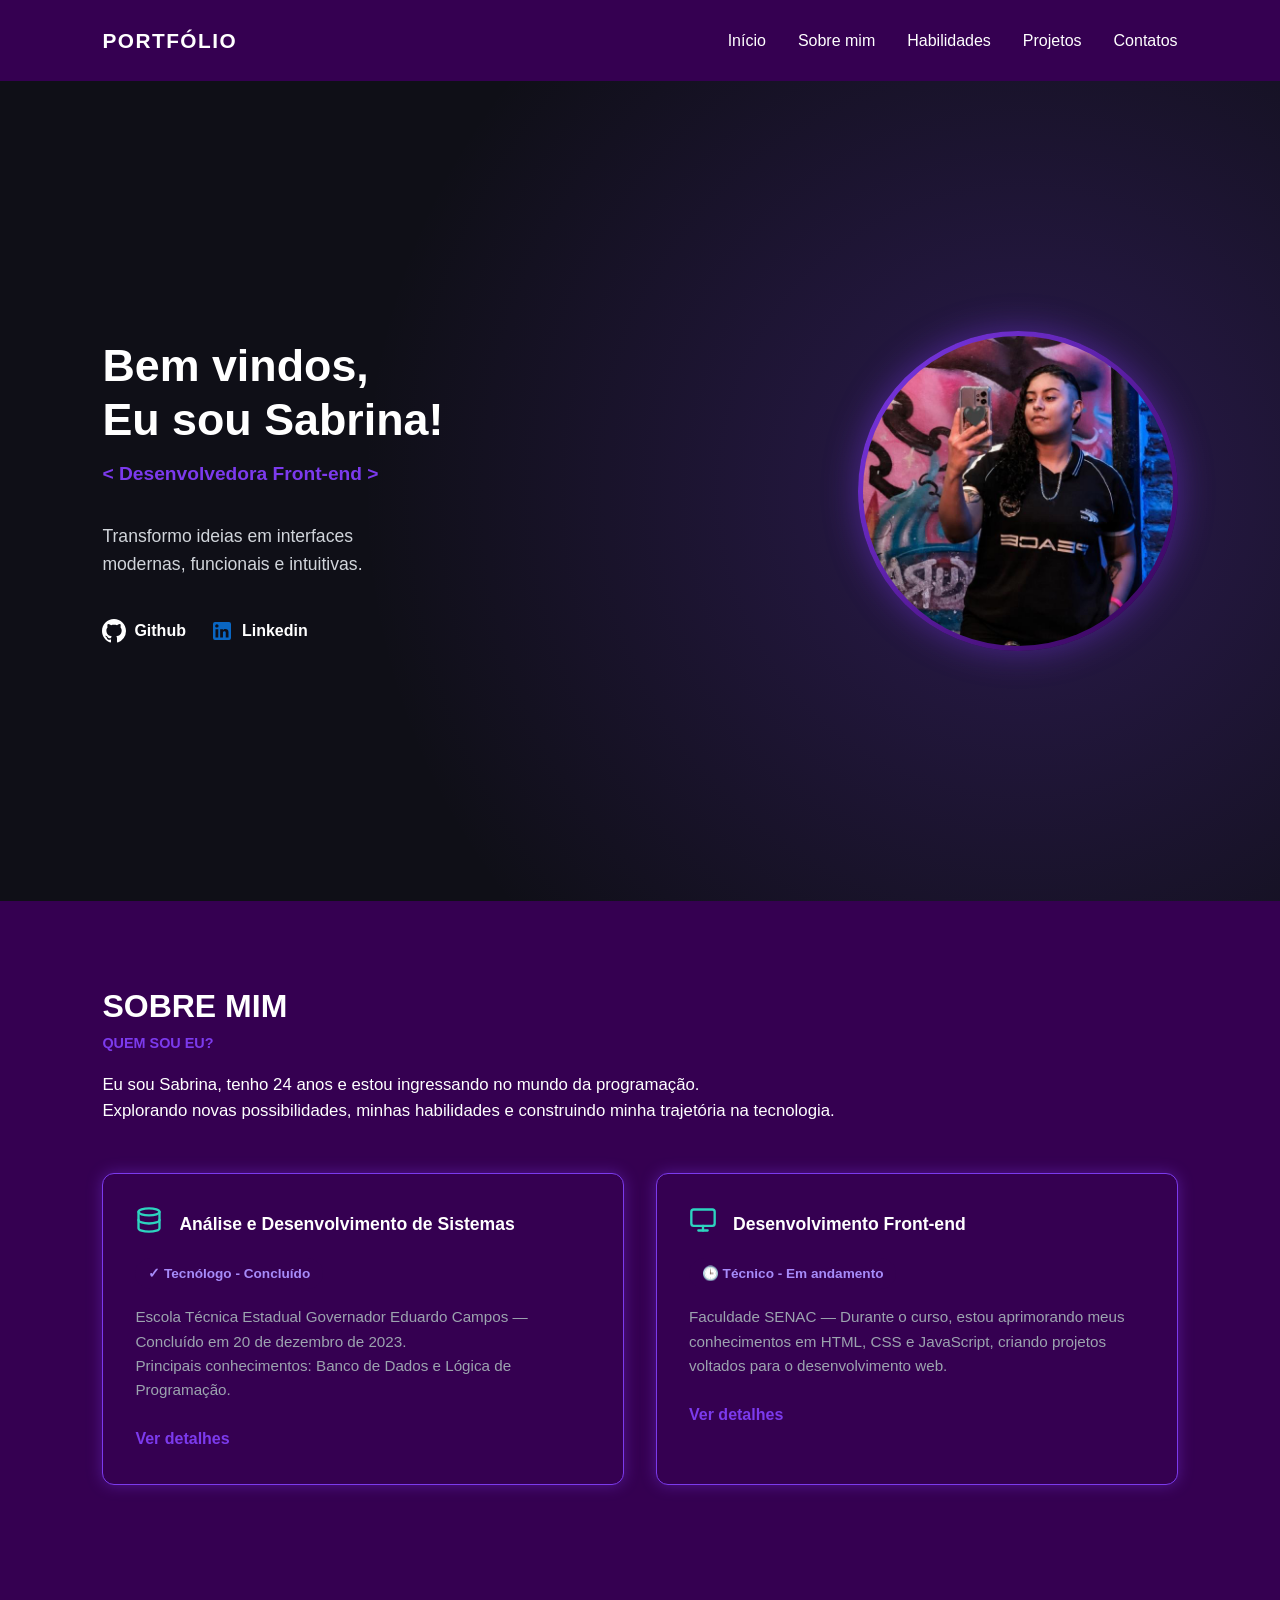
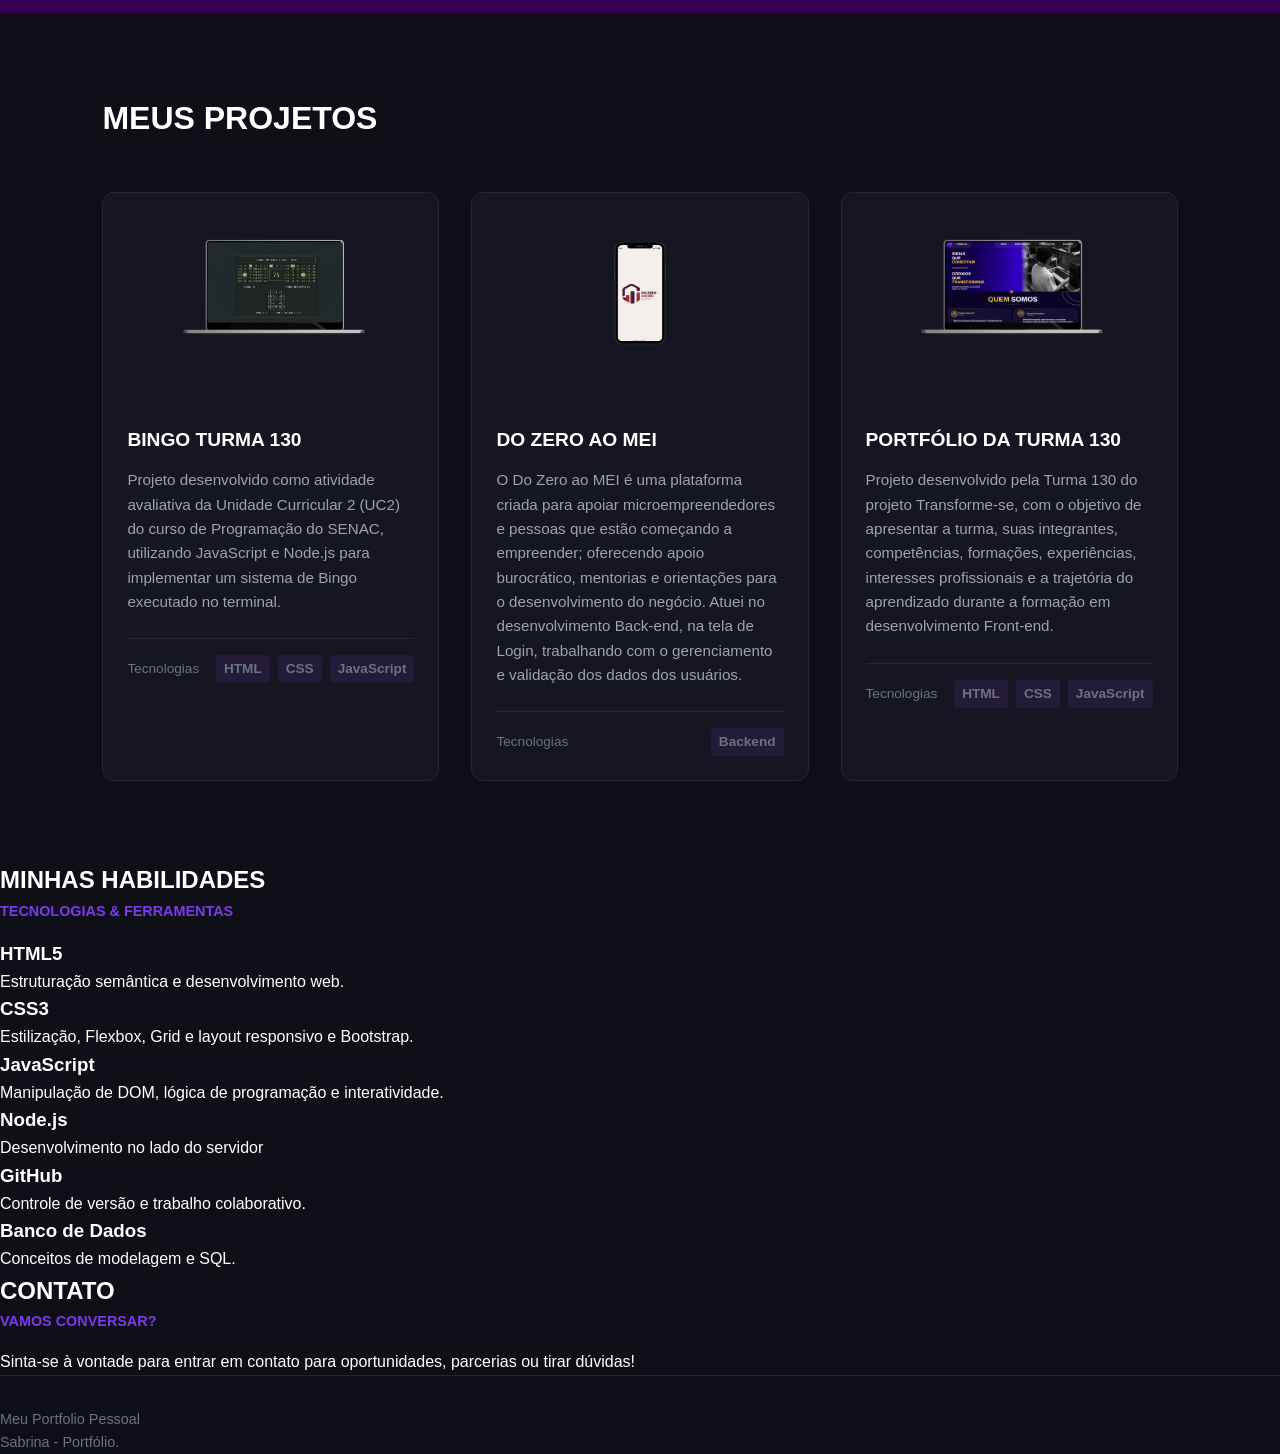
==== index.html @ 5cd1d0bf "correção de informaçoes dos projetos" ====
<!DOCTYPE html>
<html lang="pt-BR">
<head>
  <meta charset="UTF-8">
  <meta name="viewport" content="width=device-width, initial-scale=1.0">
  <title>Portfólio | Sabrina</title>
  <link rel="stylesheet" href="style.css">
</head>
<body>

  <!-- Cabeçalho do site, navbar com links -->
  <header class="cabecalho">
    <strong class="logo">PORTFÓLIO</strong>
    <nav class="nav">
      <ul class="lista-nav">
        <li><a href="#inicio">Início</a></li>
        <li><a href="#sobre">Sobre mim</a></li>
        <li><a href="#habilidades">Habilidades</a></li>
        <li><a href="#projetos">Projetos</a></li>
        <li><a href="#contatos">Contatos</a></li>
      </ul>
    </nav>
  </header>

  <main>
    <!-- Seção 1: Início / Hero -->
    <section id="inicio" class="hero">
      <article class="hero">
        <header>
          <h1>Bem vindos,<br>Eu sou Sabrina!</h1>
          <p class="subtitulo">Desenvolvedora Front-end</p>
        </header>

        <p class="descricao">
          Transformo ideias em interfaces<br>modernas, funcionais e intuitivas.
        </p>

        <!-- Redes Sociais  github e linkedin -->
        <nav class="social-links">
          <ul>
            <li>
              <a href="https://github.com">
                <svg viewBox="0 0 24 24" fill="currentColor" aria-hidden="true">
                  <path d="M12 0C5.37 0 0 5.37 0 12c0 5.31 3.435 9.795 8.205 11.385.6.105.825-.255.825-.57 0-.285-.015-1.23-.015-2.235-3.015.555-3.795-.735-4.035-1.41-.135-.345-.72-1.41-1.23-1.695-.42-.225-1.02-.78-.015-.795.945-.015 1.62.87 1.845 1.23 1.08 1.815 2.805 1.305 3.495.99.105-.78.42-1.305.765-1.605-2.67-.3-5.46-1.335-5.46-5.925 0-1.305.465-2.385 1.23-3.225-.12-.3-.54-1.53.12-3.18 0 0 1.005-.315 3.3 1.23.96-.27 1.98-.405 3-.405s2.04.135 3 .405c2.295-1.56 3.3-1.23 3.3-1.23.66 1.65.24 2.88.12 3.18.765.84 1.23 1.905 1.23 3.225 0 4.605-2.805 5.625-5.475 5.925.435.375.81 1.095.81 2.22 0 1.605-.015 2.895-.015 3.3 0 .315.225.69.825.57A12.02 12.02 0 0024 12c0-6.63-5.37-12-12-12z"/>
                </svg>
                <span>Github</span>
              </a>
            </li>
            <li>
              <a href="https://linkedin.com">
                <svg viewBox="0 0 24 24" fill="#0A66C2" aria-hidden="true">
                  <path d="M19 3a2 2 0 0 1 2 2v14a2 2 0 0 1-2 2H5a2 2 0 0 1-2-2V5a2 2 0 0 1 2-2h14m-.5 15.5v-5.3a3.26 3.26 0 0 0-3.26-3.26c-.85 0-1.84.52-2.28 1.3v-1.11h-2.79v8.37h2.79v-4.93c0-.77.62-1.4 1.39-1.4a1.4 1.4 0 0 1 1.4 1.4v4.93h2.75M6.88 8.56a1.68 1.68 0 0 0 1.68-1.68c0-.93-.75-1.69-1.68-1.69a1.69 1.69 0 0 0-1.69 1.69c0 .93.76 1.68 1.69 1.68m1.39 9.94v-8.37H5.5v8.37h2.77z"/>
                </svg>
                <span>Linkedin</span>
              </a>
            </li>
          </ul>
        </nav>
      </article>

      <!-- Imagem de perfil destaque -->
      <figure class="imagem-destaque-container">
        <img src="img/sabrina.jpg" alt="Foto de perfil, Sabrina" class="imagem-destaque">
      </figure>
    </section>

    <!-- Seção 2: Sobre Mim -->
    <section id="sobre" class="secao-sobre">
      <div class="container-sobre">
        <header class="cabecalho-sobre">
          <h2>SOBRE MIM</h2>
          <p class="subtitulo-secao">QUEM SOU EU?</p>
        </header>
        <p class="bio-sobre">
          Eu sou Sabrina, tenho 24 anos e estou ingressando no mundo da programação.<br>
          Explorando novas possibilidades, minhas habilidades e construindo minha trajetória na tecnologia.
        </p>
      </div>

     <div class="cards-grid">
  <!-- Card 1 -->
  <article class="cartao">
    <header class="cabecalho-cartao">
      <div class="caixa-icone icone-verde-agua">
        <svg width="28" height="28" viewBox="0 0 24 24" fill="none" stroke="#2dd4bf" stroke-width="2" stroke-linecap="round" stroke-linejoin="round">
          <ellipse cx="12" cy="5" rx="9" ry="3"></ellipse>
          <path d="M21 12c0 1.66-4 3-9 3s-9-1.34-9-3"></path>
          <path d="M3 5v14c0 1.66 4 3 9 3s9-1.34 9-3V5"></path>
        </svg>
      </div>
      <h3>Análise e Desenvolvimento de Sistemas</h3>
    </header>
    <div class="emblema-status status-concluido">
      <span class="icone-status" aria-hidden="true">✓</span> Tecnólogo - Concluído
    </div>
    <p class="texto-cartao">
      Escola Técnica Estadual Governador Eduardo Campos — Concluído em 20 de dezembro de 2023.<br>
      Principais conhecimentos: Banco de Dados e Lógica de Programação.
    </p>
    <a href="#detalhes-ads" class="botao-detalhes">Ver detalhes</a>
  </article>

  <!-- Card 2 -->
  <article class="cartao">
    <header class="cabecalho-cartao">
      <div class="caixa-icone icone-verde-agua">
        <svg width="28" height="28" viewBox="0 0 24 24" fill="none" stroke="#2dd4bf" stroke-width="2" stroke-linecap="round" stroke-linejoin="round">
          <rect x="2" y="3" width="20" height="14" rx="2" ry="2"></rect>
          <line x1="8" y1="21" x2="16" y2="21"></line>
          <line x1="12" y1="17" x2="12" y2="21"></line>
        </svg>
      </div>
      <h3>Desenvolvimento Front-end</h3>
    </header>
    <div class="emblema-status status-andamento">
      <span class="icone-status" aria-hidden="true">🕒</span> Técnico - Em andamento
    </div>
    <p class="texto-cartao">
      Faculdade SENAC — Durante o curso, estou aprimorando meus conhecimentos em HTML, CSS e JavaScript, criando projetos voltados para o desenvolvimento web.
    </p>
    <a href="#detalhes-frontend" class="botao-detalhes">Ver detalhes</a>
  </article>
</div>

    </section>
  </main>

  <!-- SEÇÃO: MEUS PROJETOS -->
  <section id="projetos" class="secao-projetos" aria-label="Meus projetos">
    <div class="container-projetos">
      <header class="cabecalho-projetos">
        <h2>MEUS PROJETOS</h2>
      </header>

      <div class="grade-projetos">
        <!-- Projeto 1 -->
        <article class="cartao-projeto">
          <div class="maquete-projeto">
            <img src="img/bingo.png" alt="Mockup do projeto Bingo Turma 130">
          </div>
          <div class="conteudo-projeto">
            <h3>BINGO TURMA 130</h3>
            <p class="descricao-projeto">
              Projeto desenvolvido como atividade avaliativa da Unidade Curricular 2 (UC2) do curso de Programação do SENAC, utilizando JavaScript e Node.js para implementar um sistema de Bingo executado no terminal.
            </p>
            <div class="pilha-tecnologias">
              <span>Tecnologias</span>
              <div class="icones-tecnologias">
                <span class="emblema-tecnologia">HTML</span>
                <span class="emblema-tecnologia">CSS</span>
                <span class="emblema-tecnologia">JavaScript</span>
              </div>
            </div>
          </div>
        </article>

        <!-- Projeto 2 -->
        <article class="cartao-projeto">
          <div class="maquete-projeto">
            <img src="img/zero.png" alt="Mockup do projeto Do Zero ao MEI">
          </div>
          <div class="conteudo-projeto">
            <h3>DO ZERO AO MEI</h3>
            <p class="descricao-projeto">
              O Do Zero ao MEI é uma plataforma criada para apoiar microempreendedores e pessoas que estão começando a empreender; oferecendo apoio burocrático, mentorias e orientações para o desenvolvimento do negócio. Atuei no desenvolvimento Back-end, na tela de Login, trabalhando com o gerenciamento e validação dos dados dos usuários.
            </p>
            <div class="pilha-tecnologias">
              <span>Tecnologias</span>
              <div class="icones-tecnologias">
                <span class="emblema-tecnologia">Backend</span>
              </div>
            </div>
          </div>
        </article>

        <!-- Projeto 3 -->
        <article class="cartao-projeto">
          <div class="maquete-projeto">
            <img src="img/portifolio.png" alt="Mockup do projeto Portfólio da Turma 130">
          </div>
          <div class="conteudo-projeto">
            <h3>PORTFÓLIO DA TURMA 130</h3>
            <p class="descricao-projeto">
              Projeto desenvolvido pela Turma 130 do projeto Transforme-se, com o objetivo de apresentar a turma, suas integrantes, competências, formações, experiências, interesses profissionais e a trajetória do aprendizado durante a formação em desenvolvimento Front-end.
            </p>
            <div class="pilha-tecnologias">
              <span>Tecnologias</span>
              <div class="icones-tecnologias">
                <span class="emblema-tecnologia">HTML</span>
                <span class="emblema-tecnologia">CSS</span>
                <span class="emblema-tecnologia">JavaScript</span>
              </div>
            </div>
          </div>
        </article>
      </div>
    </div>
  </section>
<!-- Seção 3: Habilidades -->
    <section id="habilidades" class="secao-habilidades">
      <div class="container-habilidades">
        <header class="cabecalho-secao">
          <h2>MINHAS HABILIDADES</h2>
          <p class="subtitulo-secao">TECNOLOGIAS & FERRAMENTAS</p>
        </header>

        <div class="grade-habilidades">
          <article class="cartao-habilidade">
            <h3>HTML5</h3>
            <p>Estruturação semântica e desenvolvimento web.</p>
          </article>
          <article class="cartao-habilidade">
            <h3>CSS3</h3>
            <p>Estilização, Flexbox, Grid e layout responsivo e Bootstrap.</p>
          </article>
          <article class="cartao-habilidade">
            <h3>JavaScript</h3>
            <p>Manipulação de DOM, lógica de programação e interatividade.</p>
          </article>
          <article class="cartao-habilidade">
            <h3>Node.js</h3>
            <p>Desenvolvimento no lado do servidor</p>
          </article>
          <article class="cartao-habilidade">
            <h3>GitHub</h3>
            <p>Controle de versão e trabalho colaborativo.</p>
          </article>
          <article class="cartao-habilidade">
            <h3>Banco de Dados</h3>
            <p>Conceitos de modelagem e SQL.</p>
          </article>
        </div>
      </div>
    </section>
<!-- Seção 5: Contatos -->
    <section id="contatos" class="secao-contatos">
      <div class="container-contatos">
        <header class="cabecalho-secao">
          <h2>CONTATO</h2>
          <p class="subtitulo-secao">VAMOS CONVERSAR?</p>
        </header>
        <p class="texto-contato">
          Sinta-se à vontade para entrar em contato para oportunidades, parcerias ou tirar dúvidas!
        </p>
      </div>
    </section>
  </main>

   <footer class="rodape-sobre">
        <p>Meu Portfolio Pessoal </p>
        <p>Sabrina - Portfólio.</p>
      </footer>

</body>
</html>
---- style.css ----
/* Variáveis para configuração das cores */
:root {
  --RoxoClaro: #7C3AED;
  --Preto: #0F0F17;
  --RoxoEscuro: #350051;
  --Branco: #FFFFFF;
}

* {
  margin: 0;
  padding: 0;
  box-sizing: border-box;
  scroll-behavior: smooth;
}

html, body {
  width: 100%;
  max-width: 100%;
  overflow-x: hidden;
  background-color: var(--Preto);
  color: var(--Branco);
  font-family: 'archivo', 'archivo black', 'archivo narrow', sans-serif;
  line-height: 1.6;
}

/* CABEÇALHO / NAVBAR */
.cabecalho {
  display: flex;
  justify-content: space-between;
  align-items: center;
  width: 100%;
  padding: 1.5rem 8%;
  background-color: var(--RoxoEscuro);
  
}

.logo {
  font-size: 1.3rem;
  font-weight: 900;
  letter-spacing: 1.5px;
}

.lista-nav {
  display: flex;
  gap: 2rem;
  list-style: none;
}

.lista-nav a {
  color: var(--Branco);
  text-decoration: none;
  font-size: 1rem;
  font-weight: 500;
  transition: color 0.3s ease;
}

.lista-nav a:hover {
  color: var(--RoxoClaro);
}

/* SEÇÃO HERO  */
section.hero {
  display: flex;
  justify-content: space-between;
  align-items: center;
  width: 100%;
  padding: 5rem 8%;
  min-height: calc(100vh - 80px);
  background: radial-gradient(circle at 80% 50%, rgba(124, 58, 237, 0.25) 0%, transparent 60%);
}

.hero-conteudo {
  max-width: 520px;
  display: flex;
  flex-direction: column;
}

h1 {
  font-size: 2.8rem;
  font-weight: 800;
  line-height: 1.2;
  margin-bottom: 0.8rem;
}

.subtitulo {
  color: var(--RoxoClaro);
  font-size: 1.2rem;
  font-weight: 600;
  margin-bottom: 2rem;
}

.subtitulo::before {
  content: '< ';
}

.subtitulo::after {
  content: ' >';
}

.descricao {
  font-size: 1.1rem;
  color: #d1d5db;
  margin-bottom: 2.5rem;
}

/* LINKS SOCIAIS (GITHUB E LINKEDIN) */
.social-links ul {
  display: flex;
  gap: 1.5rem;
  list-style: none;
  align-items: center;
}

.social-links a {
  display: flex;
  align-items: center;
  gap: 0.5rem;
  color: var(--Branco);
  text-decoration: none;
  font-weight: 600;
  font-size: 1rem;
}

.social-links svg {
  width: 24px;
  height: 24px;
}

/* FOTO CIRCULAR COM BORDA NEON */
.imagem-destaque-container {
  width: 320px;
  height: 320px;
  border-radius: 50%;
  padding: 5px;
  background: linear-gradient(135deg, var(--RoxoClaro), var(--RoxoEscuro));
  box-shadow: 0 0 35px rgba(124, 58, 237, 0.45);
  overflow: hidden;
  flex-shrink: 0;
}

.imagem-destaque {
  width: 100%;
  height: 100%;
  object-fit: cover;
  border-radius: 50%;
  display: block;
}

/* SEÇÃO SOBRE MIM */


.secao-sobre {
  padding: 5rem 8%;
  background-color: var(--RoxoEscuro);
}

.container-sobre {
  margin-bottom: 3rem;
}

.cabecalho-sobre h2 {
  font-size: 2rem;
  font-weight: 800;
}

.subtitulo-secao {
  color: var(--RoxoClaro);
  font-size: 0.9rem;
  font-weight: 700;
  margin-bottom: 1rem;
}

.bio-sobre {
  font-size: 1.05rem;
  color: #FFFFFF;
}

.cards-grid {
  display: grid;
  grid-template-columns: repeat(auto-fit, minmax(400px, 1fr));
  gap: 2rem;
  margin-bottom: 3rem;
}

/* CARDS COM BORDA E BRILHO ROXO */
.cartao {
  background-color: var(--RoxoEscuro); /* Mesma cor roxa do fundo da tela */
  border-radius: 12px;
  padding: 2rem;
  border: 1px solid var(--RoxoClaro); /* Borda roxa acesa */
  box-shadow: 0 0 15px rgba(124, 58, 237, 0.4); /* Brilho neon */
  transition: transform 0.3s ease, box-shadow 0.3s ease;
}

/* Efeito ao passar o mouse */
.cartao:hover {
  transform: translateY(-5px);
  box-shadow: 0 0 25px rgba(124, 58, 237, 0.7);
}

.cabecalho-cartao {
  display: flex;
  align-items: center;
  gap: 1rem;
  margin-bottom: 1rem;
}

.cartao h3 {
  font-size: 1.1rem;
}

.emblema-status {
  display: inline-block;
  padding: 0.3rem 0.8rem;
  border-radius: 20px;
  font-size: 0.85rem;
  font-weight: 600;
  margin-bottom: 1rem;
  background-color: #350051;
  color: #a78bfa;
}

.texto-cartao {
  color: #9ca3af;
  font-size: 0.95rem;
  margin-bottom: 1.5rem;
}

.botao-detalhes {
  color: var(--RoxoClaro);
  text-decoration: none;
  font-weight: 600;
}

.rodape-sobre {
  border-top: 1px solid #28253b;
  padding-top: 2rem;
  color: #6b7280;
  font-size: 0.9rem;
}

/* SEÇÃO MEUS PROJETOS */
.secao-projetos {
  padding: 5rem 8%;
  background-color: var(--Preto);
}

.cabecalho-projetos h2 {
  font-size: 2rem;
  margin-bottom: 3rem;
}

.grade-projetos {
  display: grid;
  grid-template-columns: repeat(auto-fit, minmax(300px, 1fr));
  gap: 2rem;
}

.cartao-projeto {
  background-color: #161522;
  border-radius: 12px;
  overflow: hidden;
  border: 1px solid #28253b;
}

.maquete-projeto img {
  width: 100%;
  height: 200px;
  object-fit: cover;
}

.conteudo-projeto {
  padding: 1.5rem;
}

.conteudo-projeto h3 {
  font-size: 1.2rem;
  margin-bottom: 0.8rem;
}

.descricao-projeto {
  color: #9ca3af;
  font-size: 0.95rem;
  margin-bottom: 1.5rem;
}

.pilha-tecnologias {
  display: flex;
  justify-content: space-between;
  align-items: center;
  border-top: 1px solid #28253b;
  padding-top: 1rem;
}

.pilha-tecnologias span {
  font-size: 0.85rem;
  color: #6b7280;
}

.icones-tecnologias {
  display: flex;
  gap: 0.5rem;
}

.emblema-tecnologia {
  background-color: #231b38;
  color: #a78bfa;
  padding: 0.2rem 0.5rem;
  border-radius: 4px;
  font-size: 0.8rem;
  font-weight: 600;
}

/* ===================================
   RESPONSIVIDADE (MOBILE E TABLETS)
   =================================== */
@media (max-width: 992px) {
  section.hero {
    padding: 4rem 5%;
  }

  h1 {
    font-size: 2.3rem;
  }

  .imagem-destaque-container {
    width: 260px;
    height: 260px;
  }
}

@media (max-width: 768px) {
  .cabecalho {
    flex-direction: column;
    gap: 1rem;
    padding: 1.2rem 5%;
    text-align: center;
  }

  .lista-nav {
    gap: 1.2rem;
    flex-wrap: wrap;
    justify-content: center;
  }

  section.hero {
    flex-direction: column-reverse;
    text-align: center;
    gap: 2.5rem;
    padding: 3rem 5%;
    min-height: auto;
    background: radial-gradient(circle at 50% 30%, rgba(124, 58, 237, 0.3) 0%, transparent 70%);
  }

  .hero-conteudo {
    max-width: 100%;
    align-items: center;
  }

  h1 {
    font-size: 2rem;
  }

  .subtitulo {
    font-size: 1rem;
    margin-bottom: 1.2rem;
  }

  .descricao {
    font-size: 1rem;
    margin-bottom: 2rem;
  }

  .social-links ul {
    justify-content: center;
  }

  .imagem-destaque-container {
    width: 220px;
    height: 220px;
  }
}
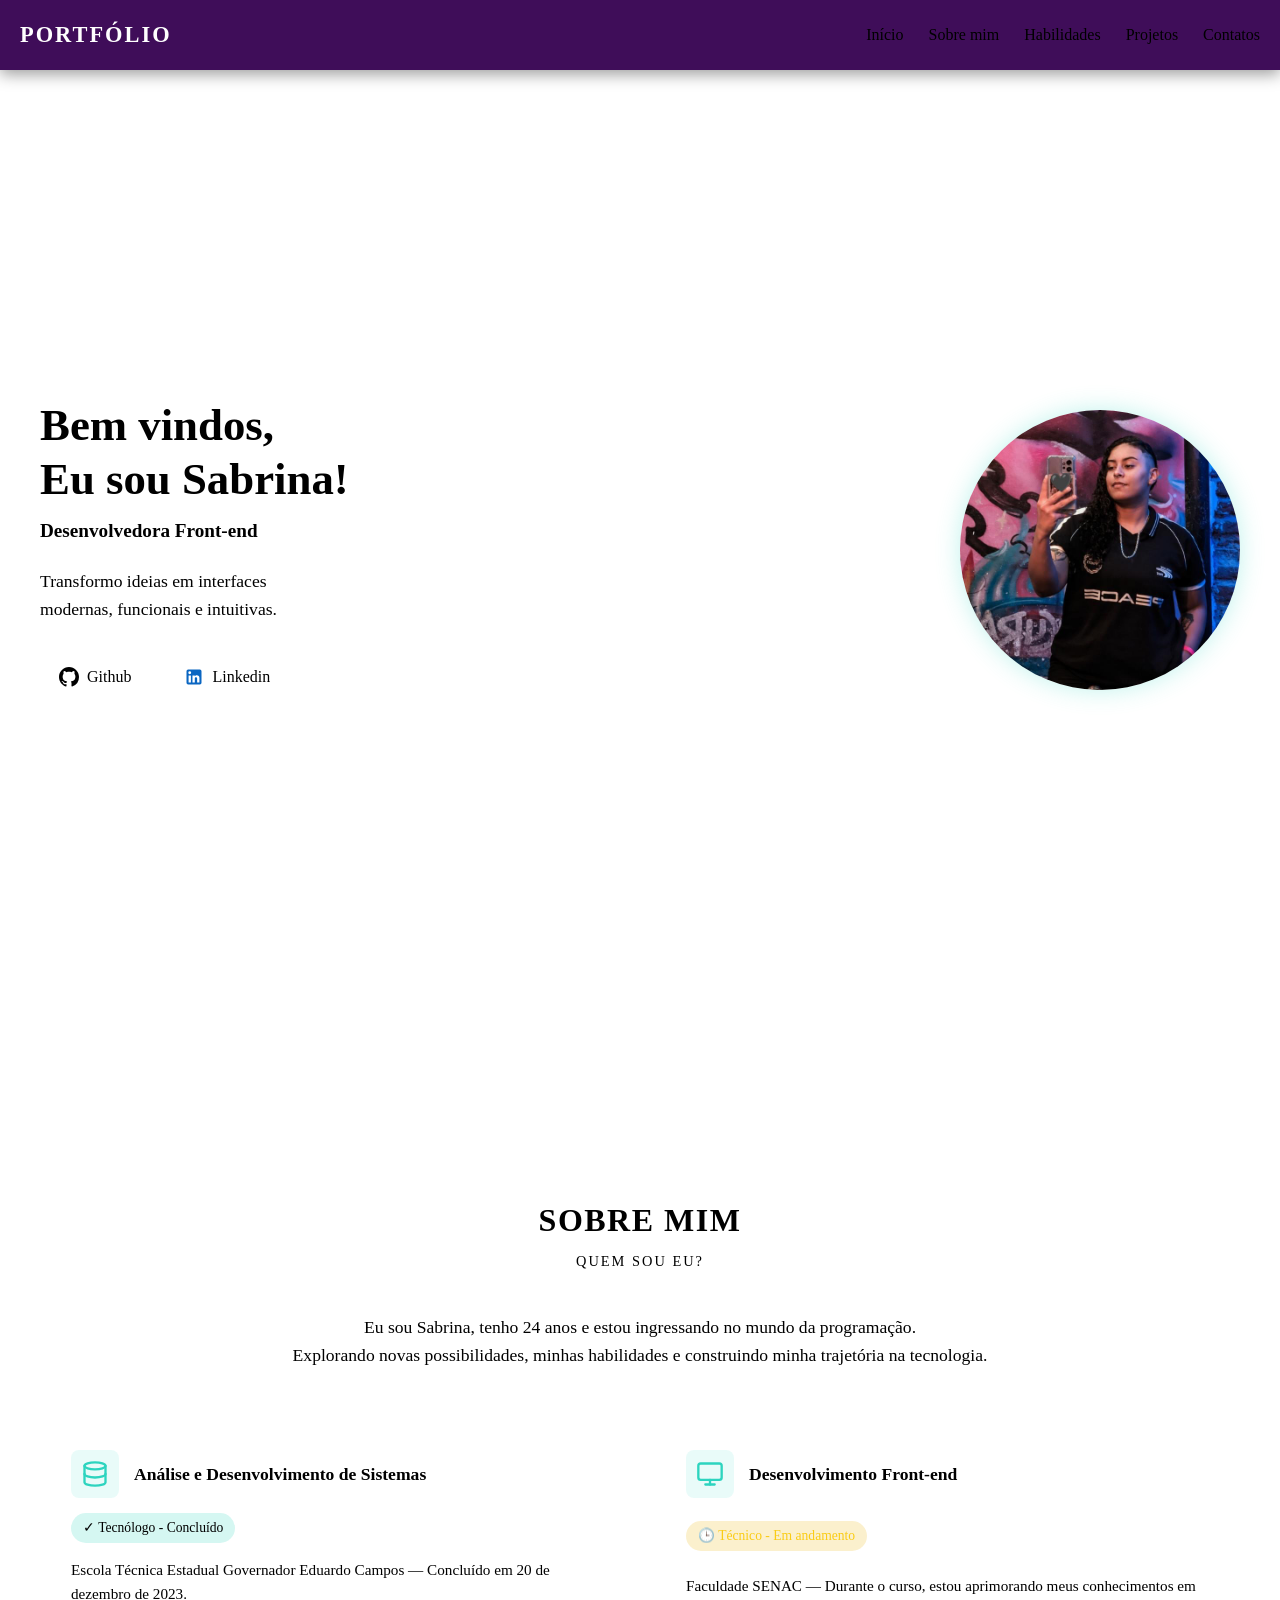
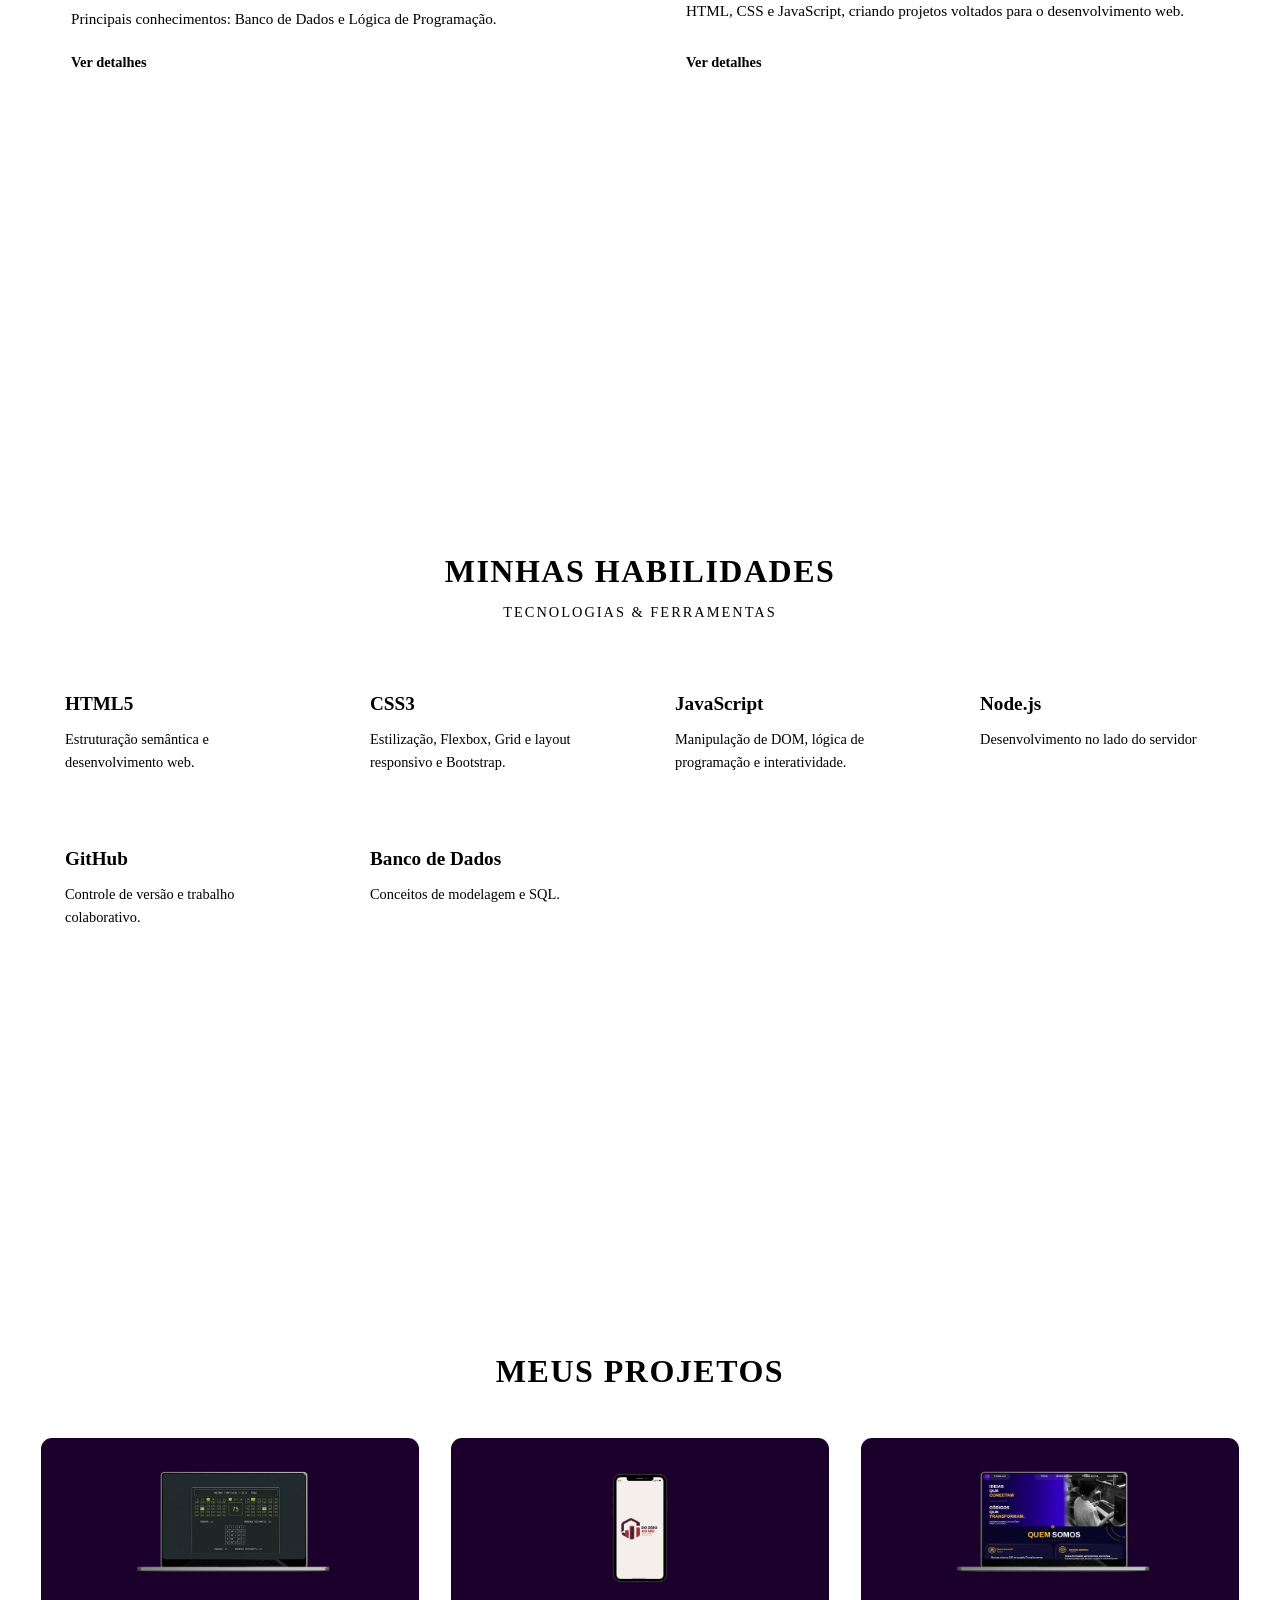
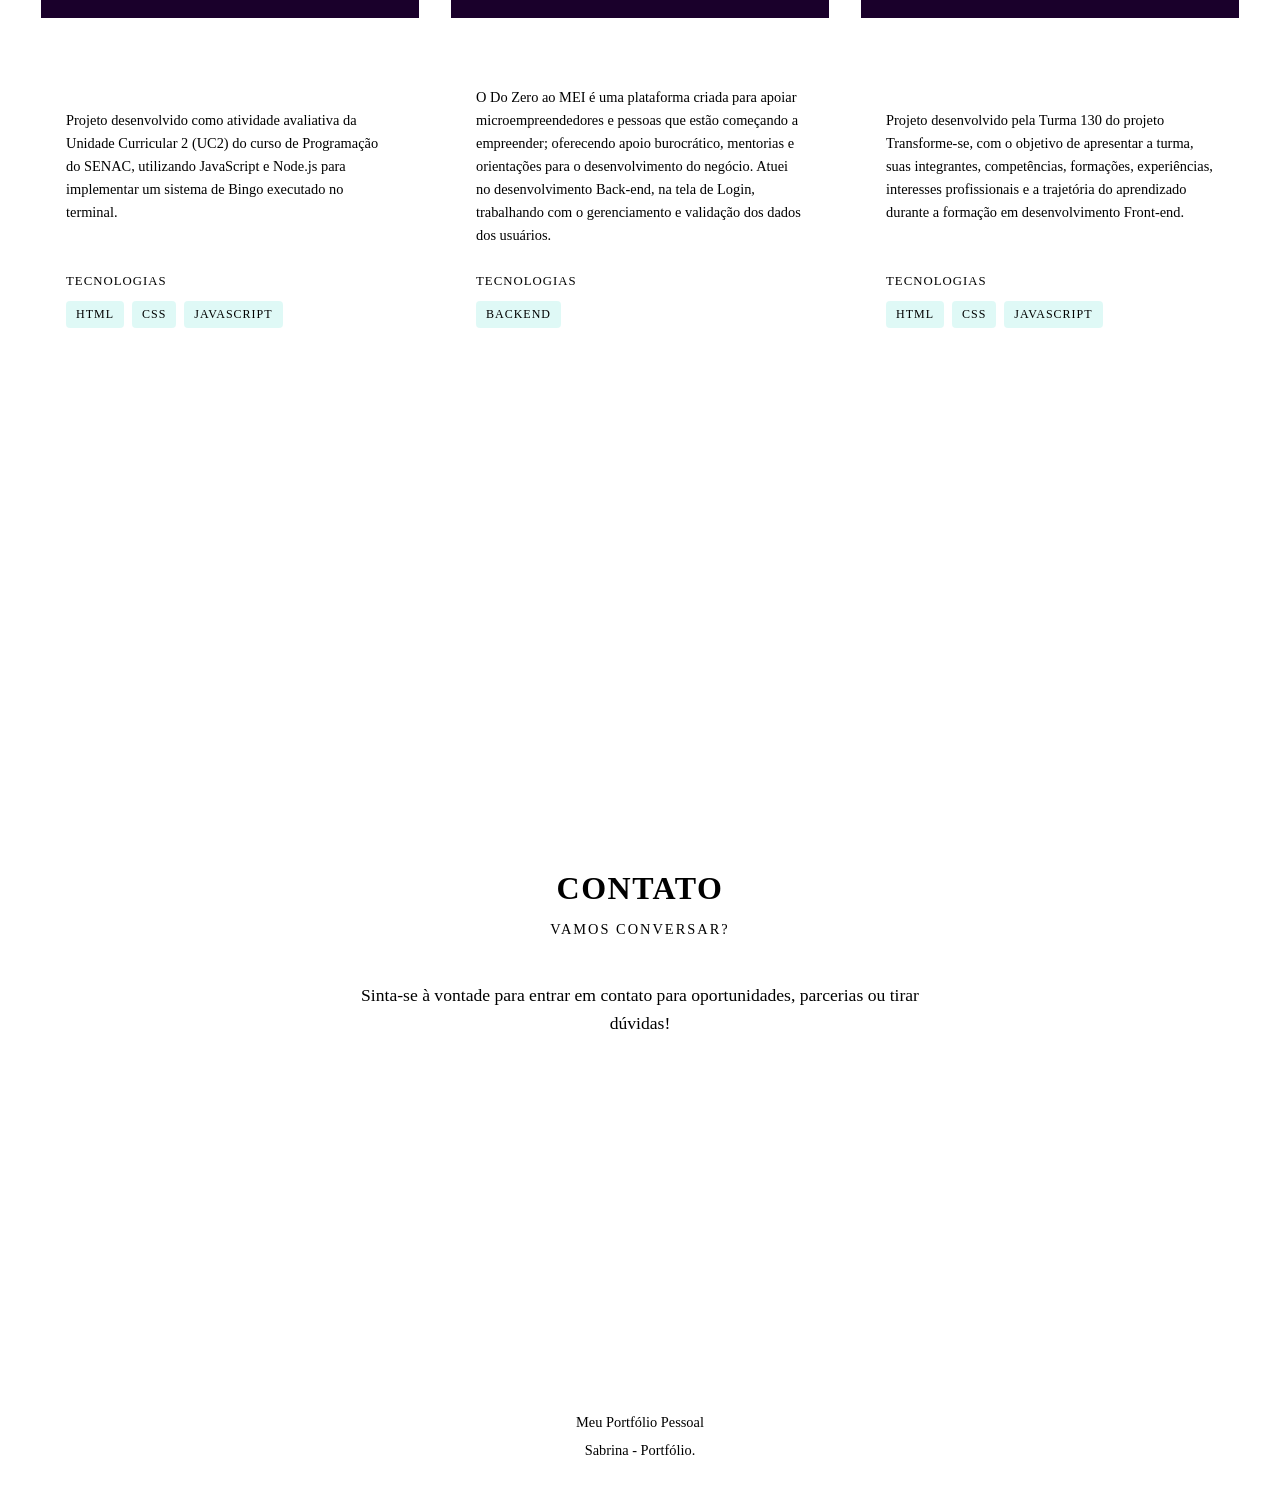
==== commit e5a2a441: "css adicionado" ====
--- a/index.html
+++ b/index.html
@@ -8,197 +8,129 @@
 </head>
 <body>
 
-  <!-- Cabeçalho do site, navbar com links -->
+  <!-- Cabeçalho / Navbar -->
   <header class="cabecalho">
-    <strong class="logo">PORTFÓLIO</strong>
-    <nav class="nav">
-      <ul class="lista-nav">
-        <li><a href="#inicio">Início</a></li>
-        <li><a href="#sobre">Sobre mim</a></li>
-        <li><a href="#habilidades">Habilidades</a></li>
-        <li><a href="#projetos">Projetos</a></li>
-        <li><a href="#contatos">Contatos</a></li>
-      </ul>
-    </nav>
+    <div class="container-header">
+      <strong class="logo">PORTFÓLIO</strong>
+      <nav class="nav">
+        <ul class="lista-nav">
+          <li><a href="#inicio">Início</a></li>
+          <li><a href="#sobre">Sobre mim</a></li>
+          <li><a href="#habilidades">Habilidades</a></li>
+          <li><a href="#projetos">Projetos</a></li>
+          <li><a href="#contatos">Contatos</a></li>
+        </ul>
+      </nav>
+    </div>
   </header>
 
   <main>
     <!-- Seção 1: Início / Hero -->
-    <section id="inicio" class="hero">
-      <article class="hero">
-        <header>
-          <h1>Bem vindos,<br>Eu sou Sabrina!</h1>
-          <p class="subtitulo">Desenvolvedora Front-end</p>
-        </header>
-
-        <p class="descricao">
-          Transformo ideias em interfaces<br>modernas, funcionais e intuitivas.
-        </p>
-
-        <!-- Redes Sociais  github e linkedin -->
-        <nav class="social-links">
-          <ul>
-            <li>
-              <a href="https://github.com">
-                <svg viewBox="0 0 24 24" fill="currentColor" aria-hidden="true">
-                  <path d="M12 0C5.37 0 0 5.37 0 12c0 5.31 3.435 9.795 8.205 11.385.6.105.825-.255.825-.57 0-.285-.015-1.23-.015-2.235-3.015.555-3.795-.735-4.035-1.41-.135-.345-.72-1.41-1.23-1.695-.42-.225-1.02-.78-.015-.795.945-.015 1.62.87 1.845 1.23 1.08 1.815 2.805 1.305 3.495.99.105-.78.42-1.305.765-1.605-2.67-.3-5.46-1.335-5.46-5.925 0-1.305.465-2.385 1.23-3.225-.12-.3-.54-1.53.12-3.18 0 0 1.005-.315 3.3 1.23.96-.27 1.98-.405 3-.405s2.04.135 3 .405c2.295-1.56 3.3-1.23 3.3-1.23.66 1.65.24 2.88.12 3.18.765.84 1.23 1.905 1.23 3.225 0 4.605-2.805 5.625-5.475 5.925.435.375.81 1.095.81 2.22 0 1.605-.015 2.895-.015 3.3 0 .315.225.69.825.57A12.02 12.02 0 0024 12c0-6.63-5.37-12-12-12z"/>
-                </svg>
-                <span>Github</span>
-              </a>
-            </li>
-            <li>
-              <a href="https://linkedin.com">
-                <svg viewBox="0 0 24 24" fill="#0A66C2" aria-hidden="true">
-                  <path d="M19 3a2 2 0 0 1 2 2v14a2 2 0 0 1-2 2H5a2 2 0 0 1-2-2V5a2 2 0 0 1 2-2h14m-.5 15.5v-5.3a3.26 3.26 0 0 0-3.26-3.26c-.85 0-1.84.52-2.28 1.3v-1.11h-2.79v8.37h2.79v-4.93c0-.77.62-1.4 1.39-1.4a1.4 1.4 0 0 1 1.4 1.4v4.93h2.75M6.88 8.56a1.68 1.68 0 0 0 1.68-1.68c0-.93-.75-1.69-1.68-1.69a1.69 1.69 0 0 0-1.69 1.69c0 .93.76 1.68 1.69 1.68m1.39 9.94v-8.37H5.5v8.37h2.77z"/>
-                </svg>
-                <span>Linkedin</span>
-              </a>
-            </li>
-          </ul>
-        </nav>
-      </article>
-
-      <!-- Imagem de perfil destaque -->
-      <figure class="imagem-destaque-container">
-        <img src="img/sabrina.jpg" alt="Foto de perfil, Sabrina" class="imagem-destaque">
-      </figure>
+    <section id="inicio" class="secao-hero">
+      <div class="container-hero">
+        <div class="hero-conteudo">
+          <header>
+            <h1>Bem vindos,<br>Eu sou Sabrina!</h1>
+            <p class="subtitulo">Desenvolvedora Front-end</p>
+          </header>
+
+          <p class="descricao">
+            Transformo ideias em interfaces<br>modernas, funcionais e intuitivas.
+          </p>
+
+          <!-- Redes Sociais github e linkedin -->
+          <nav class="social-links">
+            <ul>
+              <li>
+                <a href="https://github.com" target="_blank" rel="noopener noreferrer">
+                  <svg viewBox="0 0 24 24" fill="currentColor" aria-hidden="true">
+                    <path d="M12 0C5.37 0 0 5.37 0 12c0 5.31 3.435 9.795 8.205 11.385.6.105.825-.255.825-.57 0-.285-.015-1.23-.015-2.235-3.015.555-3.795-.735-4.035-1.41-.135-.345-.72-1.41-1.23-1.695-.42-.225-1.02-.78-.015-.795.945-.015 1.62.87 1.845 1.23 1.08 1.815 2.805 1.305 3.495.99.105-.78.42-1.305.765-1.605-2.67-.3-5.46-1.335-5.46-5.925 0-1.305.465-2.385 1.23-3.225-.12-.3-.54-1.53.12-3.18 0 0 1.005-.315 3.3 1.23.96-.27 1.98-.405 3-.405s2.04.135 3 .405c2.295-1.56 3.3-1.23 3.3-1.23.66 1.65.24 2.88.12 3.18.765.84 1.23 1.905 1.23 3.225 0 4.605-2.805 5.625-5.475 5.925.435.375.81 1.095.81 2.22 0 1.605-.015 2.895-.015 3.3 0 .315.225.69.825.57A12.02 12.02 0 0024 12c0-6.63-5.37-12-12-12z"/>
+                  </svg>
+                  <span>Github</span>
+                </a>
+              </li>
+              <li>
+                <a href="https://linkedin.com" target="_blank" rel="noopener noreferrer">
+                  <svg viewBox="0 0 24 24" fill="#0A66C2" aria-hidden="true">
+                    <path d="M19 3a2 2 0 0 1 2 2v14a2 2 0 0 1-2 2H5a2 2 0 0 1-2-2V5a2 2 0 0 1 2-2h14m-.5 15.5v-5.3a3.26 3.26 0 0 0-3.26-3.26c-.85 0-1.84.52-2.28 1.3v-1.11h-2.79v8.37h2.79v-4.93c0-.77.62-1.4 1.39-1.4a1.4 1.4 0 0 1 1.4 1.4v4.93h2.75M6.88 8.56a1.68 1.68 0 0 0 1.68-1.68c0-.93-.75-1.69-1.68-1.69a1.69 1.69 0 0 0-1.69 1.69c0 .93.76 1.68 1.69 1.68m1.39 9.94v-8.37H5.5v8.37h2.77z"/>
+                  </svg>
+                  <span>Linkedin</span>
+                </a>
+              </li>
+            </ul>
+          </nav>
+        </div>
+
+        <!-- Imagem de perfil destaque -->
+        <figure class="imagem-destaque-container">
+          <img src="img/sabrina.jpg" alt="Foto de perfil, Sabrina" class="imagem-destaque">
+        </figure>
+      </div>
     </section>
 
     <!-- Seção 2: Sobre Mim -->
     <section id="sobre" class="secao-sobre">
-      <div class="container-sobre">
-        <header class="cabecalho-sobre">
+      <div class="container-secao">
+        <header class="cabecalho-secao">
           <h2>SOBRE MIM</h2>
           <p class="subtitulo-secao">QUEM SOU EU?</p>
         </header>
+
         <p class="bio-sobre">
           Eu sou Sabrina, tenho 24 anos e estou ingressando no mundo da programação.<br>
           Explorando novas possibilidades, minhas habilidades e construindo minha trajetória na tecnologia.
         </p>
-      </div>
-
-     <div class="cards-grid">
-  <!-- Card 1 -->
-  <article class="cartao">
-    <header class="cabecalho-cartao">
-      <div class="caixa-icone icone-verde-agua">
-        <svg width="28" height="28" viewBox="0 0 24 24" fill="none" stroke="#2dd4bf" stroke-width="2" stroke-linecap="round" stroke-linejoin="round">
-          <ellipse cx="12" cy="5" rx="9" ry="3"></ellipse>
-          <path d="M21 12c0 1.66-4 3-9 3s-9-1.34-9-3"></path>
-          <path d="M3 5v14c0 1.66 4 3 9 3s9-1.34 9-3V5"></path>
-        </svg>
-      </div>
-      <h3>Análise e Desenvolvimento de Sistemas</h3>
-    </header>
-    <div class="emblema-status status-concluido">
-      <span class="icone-status" aria-hidden="true">✓</span> Tecnólogo - Concluído
-    </div>
-    <p class="texto-cartao">
-      Escola Técnica Estadual Governador Eduardo Campos — Concluído em 20 de dezembro de 2023.<br>
-      Principais conhecimentos: Banco de Dados e Lógica de Programação.
-    </p>
-    <a href="#detalhes-ads" class="botao-detalhes">Ver detalhes</a>
-  </article>
-
-  <!-- Card 2 -->
-  <article class="cartao">
-    <header class="cabecalho-cartao">
-      <div class="caixa-icone icone-verde-agua">
-        <svg width="28" height="28" viewBox="0 0 24 24" fill="none" stroke="#2dd4bf" stroke-width="2" stroke-linecap="round" stroke-linejoin="round">
-          <rect x="2" y="3" width="20" height="14" rx="2" ry="2"></rect>
-          <line x1="8" y1="21" x2="16" y2="21"></line>
-          <line x1="12" y1="17" x2="12" y2="21"></line>
-        </svg>
-      </div>
-      <h3>Desenvolvimento Front-end</h3>
-    </header>
-    <div class="emblema-status status-andamento">
-      <span class="icone-status" aria-hidden="true">🕒</span> Técnico - Em andamento
-    </div>
-    <p class="texto-cartao">
-      Faculdade SENAC — Durante o curso, estou aprimorando meus conhecimentos em HTML, CSS e JavaScript, criando projetos voltados para o desenvolvimento web.
-    </p>
-    <a href="#detalhes-frontend" class="botao-detalhes">Ver detalhes</a>
-  </article>
-</div>
-
-    </section>
-  </main>
-
-  <!-- SEÇÃO: MEUS PROJETOS -->
-  <section id="projetos" class="secao-projetos" aria-label="Meus projetos">
-    <div class="container-projetos">
-      <header class="cabecalho-projetos">
-        <h2>MEUS PROJETOS</h2>
-      </header>
-
-      <div class="grade-projetos">
-        <!-- Projeto 1 -->
-        <article class="cartao-projeto">
-          <div class="maquete-projeto">
-            <img src="img/bingo.png" alt="Mockup do projeto Bingo Turma 130">
-          </div>
-          <div class="conteudo-projeto">
-            <h3>BINGO TURMA 130</h3>
-            <p class="descricao-projeto">
-              Projeto desenvolvido como atividade avaliativa da Unidade Curricular 2 (UC2) do curso de Programação do SENAC, utilizando JavaScript e Node.js para implementar um sistema de Bingo executado no terminal.
+
+        <div class="cards-grid">
+          <!-- Card 1 -->
+          <article class="cartao">
+            <header class="cabecalho-cartao">
+              <div class="caixa-icone icone-verde-agua">
+                <svg width="28" height="28" viewBox="0 0 24 24" fill="none" stroke="#2dd4bf" stroke-width="2" stroke-linecap="round" stroke-linejoin="round">
+                  <ellipse cx="12" cy="5" rx="9" ry="3"></ellipse>
+                  <path d="M21 12c0 1.66-4 3-9 3s-9-1.34-9-3"></path>
+                  <path d="M3 5v14c0 1.66 4 3 9 3s9-1.34 9-3V5"></path>
+                </svg>
+              </div>
+              <h3>Análise e Desenvolvimento de Sistemas</h3>
+            </header>
+            <div class="emblema-status status-concluido">
+              <span class="icone-status" aria-hidden="true">✓</span> Tecnólogo - Concluído
+            </div>
+            <p class="texto-cartao">
+              Escola Técnica Estadual Governador Eduardo Campos — Concluído em 20 de dezembro de 2023.<br>
+              Principais conhecimentos: Banco de Dados e Lógica de Programação.
             </p>
-            <div class="pilha-tecnologias">
-              <span>Tecnologias</span>
-              <div class="icones-tecnologias">
-                <span class="emblema-tecnologia">HTML</span>
-                <span class="emblema-tecnologia">CSS</span>
-                <span class="emblema-tecnologia">JavaScript</span>
-              </div>
-            </div>
-          </div>
-        </article>
-
-        <!-- Projeto 2 -->
-        <article class="cartao-projeto">
-          <div class="maquete-projeto">
-            <img src="img/zero.png" alt="Mockup do projeto Do Zero ao MEI">
-          </div>
-          <div class="conteudo-projeto">
-            <h3>DO ZERO AO MEI</h3>
-            <p class="descricao-projeto">
-              O Do Zero ao MEI é uma plataforma criada para apoiar microempreendedores e pessoas que estão começando a empreender; oferecendo apoio burocrático, mentorias e orientações para o desenvolvimento do negócio. Atuei no desenvolvimento Back-end, na tela de Login, trabalhando com o gerenciamento e validação dos dados dos usuários.
+            <a href="#detalhes-ads" class="botao-detalhes">Ver detalhes</a>
+          </article>
+
+          <!-- Card 2 -->
+          <article class="cartao">
+            <header class="cabecalho-cartao">
+              <div class="caixa-icone icone-verde-agua">
+                <svg width="28" height="28" viewBox="0 0 24 24" fill="none" stroke="#2dd4bf" stroke-width="2" stroke-linecap="round" stroke-linejoin="round">
+                  <rect x="2" y="3" width="20" height="14" rx="2" ry="2"></rect>
+                  <line x1="8" y1="21" x2="16" y2="21"></line>
+                  <line x1="12" y1="17" x2="12" y2="21"></line>
+                </svg>
+              </div>
+              <h3>Desenvolvimento Front-end</h3>
+            </header>
+            <div class="emblema-status status-andamento">
+              <span class="icone-status" aria-hidden="true">🕒</span> Técnico - Em andamento
+            </div>
+            <p class="texto-cartao">
+              Faculdade SENAC — Durante o curso, estou aprimorando meus conhecimentos em HTML, CSS e JavaScript, criando projetos voltados para o desenvolvimento web.
             </p>
-            <div class="pilha-tecnologias">
-              <span>Tecnologias</span>
-              <div class="icones-tecnologias">
-                <span class="emblema-tecnologia">Backend</span>
-              </div>
-            </div>
-          </div>
-        </article>
-
-        <!-- Projeto 3 -->
-        <article class="cartao-projeto">
-          <div class="maquete-projeto">
-            <img src="img/portifolio.png" alt="Mockup do projeto Portfólio da Turma 130">
-          </div>
-          <div class="conteudo-projeto">
-            <h3>PORTFÓLIO DA TURMA 130</h3>
-            <p class="descricao-projeto">
-              Projeto desenvolvido pela Turma 130 do projeto Transforme-se, com o objetivo de apresentar a turma, suas integrantes, competências, formações, experiências, interesses profissionais e a trajetória do aprendizado durante a formação em desenvolvimento Front-end.
-            </p>
-            <div class="pilha-tecnologias">
-              <span>Tecnologias</span>
-              <div class="icones-tecnologias">
-                <span class="emblema-tecnologia">HTML</span>
-                <span class="emblema-tecnologia">CSS</span>
-                <span class="emblema-tecnologia">JavaScript</span>
-              </div>
-            </div>
-          </div>
-        </article>
-      </div>
-    </div>
-  </section>
-<!-- Seção 3: Habilidades -->
+            <a href="#detalhes-frontend" class="botao-detalhes">Ver detalhes</a>
+          </article>
+        </div>
+      </div>
+    </section>
+
+    <!-- Seção 3: Habilidades -->
     <section id="habilidades" class="secao-habilidades">
-      <div class="container-habilidades">
+      <div class="container-secao">
         <header class="cabecalho-secao">
           <h2>MINHAS HABILIDADES</h2>
           <p class="subtitulo-secao">TECNOLOGIAS & FERRAMENTAS</p>
@@ -232,9 +164,82 @@
         </div>
       </div>
     </section>
-<!-- Seção 5: Contatos -->
+
+    <!-- Seção 4: Meus Projetos -->
+    <section id="projetos" class="secao-projetos" aria-label="Meus projetos">
+      <div class="container-secao">
+        <header class="cabecalho-secao">
+          <h2>MEUS PROJETOS</h2>
+        </header>
+
+        <div class="grade-projetos">
+          <!-- Projeto 1 -->
+          <article class="cartao-projeto">
+            <div class="maquete-projeto">
+              <img src="img/bingo.png" alt="Mockup do projeto Bingo Turma 130">
+            </div>
+            <div class="conteudo-projeto">
+              <h3>BINGO TURMA 130</h3>
+              <p class="descricao-projeto">
+                Projeto desenvolvido como atividade avaliativa da Unidade Curricular 2 (UC2) do curso de Programação do SENAC, utilizando JavaScript e Node.js para implementar um sistema de Bingo executado no terminal.
+              </p>
+              <div class="pilha-tecnologias">
+                <span>Tecnologias</span>
+                <div class="icones-tecnologias">
+                  <span class="emblema-tecnologia">HTML</span>
+                  <span class="emblema-tecnologia">CSS</span>
+                  <span class="emblema-tecnologia">JavaScript</span>
+                </div>
+              </div>
+            </div>
+          </article>
+
+          <!-- Projeto 2 -->
+          <article class="cartao-projeto">
+            <div class="maquete-projeto">
+              <img src="img/zero.png" alt="Mockup do projeto Do Zero ao MEI">
+            </div>
+            <div class="conteudo-projeto">
+              <h3>DO ZERO AO MEI</h3>
+              <p class="descricao-projeto">
+                O Do Zero ao MEI é uma plataforma criada para apoiar microempreendedores e pessoas que estão começando a empreender; oferecendo apoio burocrático, mentorias e orientações para o desenvolvimento do negócio. Atuei no desenvolvimento Back-end, na tela de Login, trabalhando com o gerenciamento e validação dos dados dos usuários.
+              </p>
+              <div class="pilha-tecnologias">
+                <span>Tecnologias</span>
+                <div class="icones-tecnologias">
+                  <span class="emblema-tecnologia">Backend</span>
+                </div>
+              </div>
+            </div>
+          </article>
+
+          <!-- Projeto 3 -->
+          <article class="cartao-projeto">
+            <div class="maquete-projeto">
+              <img src="img/portifolio.png" alt="Mockup do projeto Portfólio da Turma 130">
+            </div>
+            <div class="conteudo-projeto">
+              <h3>PORTFÓLIO DA TURMA 130</h3>
+              <p class="descricao-projeto">
+                Projeto desenvolvido pela Turma 130 do projeto Transforme-se, com o objetivo de apresentar a turma, suas integrantes, competências, formações, experiências, interesses profissionais e a trajetória do aprendizado durante a formação em desenvolvimento Front-end.
+              </p>
+              <div class="pilha-tecnologias">
+                <span>Tecnologias</span>
+                <div class="icones-tecnologias">
+                  <span class="emblema-tecnologia">HTML</span>
+                  <span class="emblema-tecnologia">CSS</span>
+                  <span class="emblema-tecnologia">JavaScript</span>
+                </div>
+              </div>
+            </div>
+          </article>
+        </div>
+      </div>
+    </section>
+
+    <!-- Seção 5: Contatos -->
     <section id="contatos" class="secao-contatos">
-      <div class="container-contatos">
+      <div class="container-secao">
         <header class="cabecalho-secao">
           <h2>CONTATO</h2>
           <p class="subtitulo-secao">VAMOS CONVERSAR?</p>
@@ -246,10 +251,11 @@
     </section>
   </main>
 
-   <footer class="rodape-sobre">
-        <p>Meu Portfolio Pessoal </p>
-        <p>Sabrina - Portfólio.</p>
-      </footer>
+  <!-- Rodapé -->
+  <footer class="rodape-sobre">
+    <p>Meu Portfólio Pessoal</p>
+    <p>Sabrina - Portfólio.</p>
+  </footer>
 
 </body>
 </html>
--- a/style.css
+++ b/style.css
@@ -1,4 +1,12 @@
-/* Variáveis para configuração das cores */
+/* ==========================================================================
+   1. CONFIGURAÇÕES GERAIS E VARIÁVEIS
+   ========================================================================== */
+* {
+  margin: 0;
+  padding: 0;
+  box-sizing: border-box;
+}
+
 :root {
   --RoxoClaro: #7C3AED;
   --Preto: #0F0F17;
@@ -6,377 +14,487 @@
   --Branco: #FFFFFF;
 }
 
-* {
-  margin: 0;
-  padding: 0;
-  box-sizing: border-box;
+html {
   scroll-behavior: smooth;
 }
 
-html, body {
+body {
+  font-family: var(--font-family);
+  background-color: var(--bg-primary);
+  color: var(--text-main);
+  line-height: 1.6;
+}
+
+/* Containers para alinhar tudo no centro no Desktop */
+.container-secao,
+.container-header,
+.container-hero {
+  max-width: var(--max-width);
+  margin: 0 auto;
+  padding: 0 20px;
   width: 100%;
-  max-width: 100%;
-  overflow-x: hidden;
-  background-color: var(--Preto);
-  color: var(--Branco);
-  font-family: 'archivo', 'archivo black', 'archivo narrow', sans-serif;
-  line-height: 1.6;
-}
-
-/* CABEÇALHO / NAVBAR */
+}
+
+main {
+  padding-top: 80px; /* Compensação da Navbar fixa */
+}
+
+a {
+  text-decoration: none;
+  color: inherit;
+}
+
+ul {
+  list-style: none;
+}
+
+/* Títulos de Seção Padrão */
+.cabecalho-secao {
+  text-align: center;
+  margin-bottom: 40px;
+}
+
+.cabecalho-secao h2 {
+  font-size: 2rem;
+  color: var(--accent-color);
+  letter-spacing: 1.5px;
+}
+
+.subtitulo-secao {
+  font-size: 0.9rem;
+  color: var(--text-muted);
+  letter-spacing: 2px;
+  margin-top: 4px;
+}
+
+/* ==========================================================================
+   2. CABEÇALHO / NAVBAR FIXA
+   ========================================================================== */
 .cabecalho {
+  position: fixed;
+  top: 0;
+  left: 0;
+  width: 100%;
+  z-index: 1000;
+  background-color: rgba(53, 0, 81, 0.95);
+  backdrop-filter: blur(8px);
+  box-shadow: 0 4px 15px rgba(0, 0, 0, 0.4);
+}
+
+.container-header {
   display: flex;
   justify-content: space-between;
   align-items: center;
-  width: 100%;
-  padding: 1.5rem 8%;
-  background-color: var(--RoxoEscuro);
-  
+  height: 70px;
 }
 
 .logo {
-  font-size: 1.3rem;
-  font-weight: 900;
-  letter-spacing: 1.5px;
+  font-size: 1.4rem;
+  font-weight: 800;
+  color: #ffffff;
+  letter-spacing: 2px;
 }
 
 .lista-nav {
   display: flex;
-  gap: 2rem;
-  list-style: none;
+  gap: 25px;
 }
 
 .lista-nav a {
-  color: var(--Branco);
-  text-decoration: none;
-  font-size: 1rem;
   font-weight: 500;
   transition: color 0.3s ease;
 }
 
 .lista-nav a:hover {
-  color: var(--RoxoClaro);
-}
-
-/* SEÇÃO HERO  */
-section.hero {
-  display: flex;
+  color: var(--accent-color);
+}
+
+/* ==========================================================================
+   3. SEÇÃO INÍCIO (HERO)
+   ========================================================================== */
+.secao-hero {
+  padding: 80px 0;
+  background: radial-gradient(circle at 20% 50%, #2e0047 0%, var(--bg-primary) 70%);
+}
+
+.container-hero {
+  display: flex;
+  align-items: center;
   justify-content: space-between;
+  gap: 40px;
+}
+
+.hero-conteudo h1 {
+  font-size: 2.8rem;
+  line-height: 1.2;
+  margin-bottom: 10px;
+}
+
+.hero-conteudo .subtitulo {
+  font-size: 1.2rem;
+  color: var(--accent-color);
+  font-weight: 600;
+  margin-bottom: 20px;
+}
+
+.hero-conteudo .descricao {
+  font-size: 1.1rem;
+  color: var(--text-muted);
+  margin-bottom: 30px;
+}
+
+/* Redes Sociais */
+.social-links ul {
+  display: flex;
+  gap: 15px;
+}
+
+.social-links a {
+  display: flex;
   align-items: center;
+  gap: 8px;
+  background-color: var(--bg-card);
+  padding: 10px 18px;
+  border-radius: 25px;
+  border: 1px solid rgba(255, 255, 255, 0.1);
+  transition: all 0.3s ease;
+}
+
+.social-links a:hover {
+  transform: translateY(-3px);
+  border-color: var(--accent-color);
+  background-color: #350051;
+}
+
+.social-links svg {
+  width: 20px;
+  height: 20px;
+}
+
+/* Imagem de Destaque */
+.imagem-destaque-container {
+  display: flex;
+  justify-content: center;
+  align-items: center;
+}
+
+.imagem-destaque {
+  width: 280px;
+  height: 280px;
+  object-fit: cover;
+  border-radius: 50%;
+  border: 4px solid var(--accent-color);
+  box-shadow: 0 0 25px rgba(45, 212, 191, 0.3);
+}
+
+/* ==========================================================================
+   4. SEÇÃO SOBRE MIM
+   ========================================================================== */
+.secao-sobre {
+  padding: 80px 0;
+  background-color: var(--bg-secondary);
+}
+
+.bio-sobre {
+  text-align: center;
+  max-width: 800px;
+  margin: 0 auto 50px auto;
+  font-size: 1.1rem;
+  color: var(--text-main);
+}
+
+.cards-grid {
+  display: grid;
+  grid-template-columns: repeat(auto-fit, minmax(300px, 1fr));
+  gap: 30px;
+}
+
+.cartao {
+  background-color: var(--bg-card);
+  border-radius: 12px;
+  padding: 30px;
+  border: 1px solid rgba(255, 255, 255, 0.05);
+  display: flex;
+  flex-direction: column;
+  justify-content: space-between;
+  transition: transform 0.3s ease, box-shadow 0.3s ease;
+}
+
+.cartao:hover {
+  transform: translateY(-5px);
+  box-shadow: 0 10px 20px rgba(0, 0, 0, 0.4);
+}
+
+.cabecalho-cartao {
+  display: flex;
+  align-items: center;
+  gap: 15px;
+  margin-bottom: 15px;
+}
+
+.caixa-icone {
+  background: rgba(45, 212, 191, 0.1);
+  padding: 10px;
+  border-radius: 8px;
+  display: flex;
+  align-items: center;
+  justify-content: center;
+}
+
+.cartao h3 {
+  font-size: 1.1rem;
+}
+
+.emblema-status {
+  display: inline-block;
+  font-size: 0.85rem;
+  padding: 4px 12px;
+  border-radius: 20px;
+  margin-bottom: 15px;
+  width: fit-content;
+}
+
+.status-concluido {
+  background-color: rgba(45, 212, 191, 0.2);
+  color: var(--accent-color);
+}
+
+.status-andamento {
+  background-color: rgba(234, 179, 8, 0.2);
+  color: #facc15;
+}
+
+.texto-cartao {
+  font-size: 0.95rem;
+  color: var(--text-muted);
+  margin-bottom: 20px;
+}
+
+.botao-detalhes {
+  color: var(--accent-color);
+  font-weight: 600;
+  font-size: 0.9rem;
+  transition: opacity 0.3s ease;
+}
+
+.botao-detalhes:hover {
+  opacity: 0.8;
+}
+
+/* ==========================================================================
+   5. SEÇÃO HABILIDADES
+   ========================================================================== */
+.secao-habilidades {
+  padding: 80px 0;
+}
+
+.grade-habilidades {
+  display: grid;
+  grid-template-columns: repeat(auto-fit, minmax(250px, 1fr));
+  gap: 20px;
+}
+
+.cartao-habilidade {
+  background-color: var(--bg-card);
+  padding: 25px;
+  border-radius: 10px;
+  border-left: 4px solid var(--accent-color);
+  transition: transform 0.3s ease;
+}
+
+.cartao-habilidade:hover {
+  transform: translateY(-3px);
+}
+
+.cartao-habilidade h3 {
+  margin-bottom: 8px;
+  font-size: 1.2rem;
+}
+
+.cartao-habilidade p {
+  font-size: 0.9rem;
+  color: var(--text-muted);
+}
+
+/* ==========================================================================
+   6. SEÇÃO MEUS PROJETOS
+   ========================================================================== */
+.secao-projetos {
+  padding: 80px 0;
+  background-color: var(--bg-secondary);
+}
+
+.grade-projetos {
+  display: grid;
+  grid-template-columns: repeat(auto-fit, minmax(300px, 1fr));
+  gap: 30px;
+}
+
+.cartao-projeto {
+  background-color: var(--bg-card);
+  border-radius: 12px;
+  overflow: hidden;
+  border: 1px solid rgba(255, 255, 255, 0.05);
+  display: flex;
+  flex-direction: column;
+  transition: transform 0.3s ease;
+}
+
+.cartao-projeto:hover {
+  transform: translateY(-5px);
+}
+
+.maquete-projeto {
   width: 100%;
-  padding: 5rem 8%;
-  min-height: calc(100vh - 80px);
-  background: radial-gradient(circle at 80% 50%, rgba(124, 58, 237, 0.25) 0%, transparent 60%);
-}
-
-.hero-conteudo {
-  max-width: 520px;
-  display: flex;
-  flex-direction: column;
-}
-
-h1 {
-  font-size: 2.8rem;
-  font-weight: 800;
-  line-height: 1.2;
-  margin-bottom: 0.8rem;
-}
-
-.subtitulo {
-  color: var(--RoxoClaro);
-  font-size: 1.2rem;
-  font-weight: 600;
-  margin-bottom: 2rem;
-}
-
-.subtitulo::before {
-  content: '< ';
-}
-
-.subtitulo::after {
-  content: ' >';
-}
-
-.descricao {
-  font-size: 1.1rem;
-  color: #d1d5db;
-  margin-bottom: 2.5rem;
-}
-
-/* LINKS SOCIAIS (GITHUB E LINKEDIN) */
-.social-links ul {
-  display: flex;
-  gap: 1.5rem;
-  list-style: none;
-  align-items: center;
-}
-
-.social-links a {
-  display: flex;
-  align-items: center;
-  gap: 0.5rem;
-  color: var(--Branco);
-  text-decoration: none;
-  font-weight: 600;
-  font-size: 1rem;
-}
-
-.social-links svg {
-  width: 24px;
-  height: 24px;
-}
-
-/* FOTO CIRCULAR COM BORDA NEON */
-.imagem-destaque-container {
-  width: 320px;
-  height: 320px;
-  border-radius: 50%;
-  padding: 5px;
-  background: linear-gradient(135deg, var(--RoxoClaro), var(--RoxoEscuro));
-  box-shadow: 0 0 35px rgba(124, 58, 237, 0.45);
+  height: 180px;
+  background-color: #1a002b;
   overflow: hidden;
-  flex-shrink: 0;
-}
-
-.imagem-destaque {
+}
+
+.maquete-projeto img {
   width: 100%;
   height: 100%;
   object-fit: cover;
-  border-radius: 50%;
-  display: block;
-}
-
-/* SEÇÃO SOBRE MIM */
-
-
-.secao-sobre {
-  padding: 5rem 8%;
-  background-color: var(--RoxoEscuro);
-}
-
-.container-sobre {
-  margin-bottom: 3rem;
-}
-
-.cabecalho-sobre h2 {
-  font-size: 2rem;
-  font-weight: 800;
-}
-
-.subtitulo-secao {
-  color: var(--RoxoClaro);
-  font-size: 0.9rem;
-  font-weight: 700;
-  margin-bottom: 1rem;
-}
-
-.bio-sobre {
-  font-size: 1.05rem;
-  color: #FFFFFF;
-}
-
-.cards-grid {
-  display: grid;
-  grid-template-columns: repeat(auto-fit, minmax(400px, 1fr));
-  gap: 2rem;
-  margin-bottom: 3rem;
-}
-
-/* CARDS COM BORDA E BRILHO ROXO */
-.cartao {
-  background-color: var(--RoxoEscuro); /* Mesma cor roxa do fundo da tela */
-  border-radius: 12px;
-  padding: 2rem;
-  border: 1px solid var(--RoxoClaro); /* Borda roxa acesa */
-  box-shadow: 0 0 15px rgba(124, 58, 237, 0.4); /* Brilho neon */
-  transition: transform 0.3s ease, box-shadow 0.3s ease;
-}
-
-/* Efeito ao passar o mouse */
-.cartao:hover {
-  transform: translateY(-5px);
-  box-shadow: 0 0 25px rgba(124, 58, 237, 0.7);
-}
-
-.cabecalho-cartao {
-  display: flex;
-  align-items: center;
-  gap: 1rem;
-  margin-bottom: 1rem;
-}
-
-.cartao h3 {
-  font-size: 1.1rem;
-}
-
-.emblema-status {
-  display: inline-block;
-  padding: 0.3rem 0.8rem;
-  border-radius: 20px;
-  font-size: 0.85rem;
-  font-weight: 600;
-  margin-bottom: 1rem;
-  background-color: #350051;
-  color: #a78bfa;
-}
-
-.texto-cartao {
-  color: #9ca3af;
-  font-size: 0.95rem;
-  margin-bottom: 1.5rem;
-}
-
-.botao-detalhes {
-  color: var(--RoxoClaro);
-  text-decoration: none;
-  font-weight: 600;
-}
-
-.rodape-sobre {
-  border-top: 1px solid #28253b;
-  padding-top: 2rem;
-  color: #6b7280;
-  font-size: 0.9rem;
-}
-
-/* SEÇÃO MEUS PROJETOS */
-.secao-projetos {
-  padding: 5rem 8%;
-  background-color: var(--Preto);
-}
-
-.cabecalho-projetos h2 {
-  font-size: 2rem;
-  margin-bottom: 3rem;
-}
-
-.grade-projetos {
-  display: grid;
-  grid-template-columns: repeat(auto-fit, minmax(300px, 1fr));
-  gap: 2rem;
-}
-
-.cartao-projeto {
-  background-color: #161522;
-  border-radius: 12px;
-  overflow: hidden;
-  border: 1px solid #28253b;
-}
-
-.maquete-projeto img {
-  width: 100%;
-  height: 200px;
-  object-fit: cover;
+  transition: transform 0.3s ease;
+}
+
+.cartao-projeto:hover .maquete-projeto img {
+  transform: scale(1.05);
 }
 
 .conteudo-projeto {
-  padding: 1.5rem;
+  padding: 25px;
+  display: flex;
+  flex-direction: column;
+  justify-content: space-between;
+  flex-grow: 1;
 }
 
 .conteudo-projeto h3 {
   font-size: 1.2rem;
-  margin-bottom: 0.8rem;
+  margin-bottom: 12px;
+  color: #ffffff;
 }
 
 .descricao-projeto {
-  color: #9ca3af;
-  font-size: 0.95rem;
-  margin-bottom: 1.5rem;
-}
-
-.pilha-tecnologias {
-  display: flex;
-  justify-content: space-between;
-  align-items: center;
-  border-top: 1px solid #28253b;
-  padding-top: 1rem;
+  font-size: 0.9rem;
+  color: var(--text-muted);
+  margin-bottom: 20px;
 }
 
 .pilha-tecnologias span {
-  font-size: 0.85rem;
-  color: #6b7280;
+  font-size: 0.8rem;
+  color: var(--text-muted);
+  text-transform: uppercase;
+  letter-spacing: 1px;
 }
 
 .icones-tecnologias {
   display: flex;
-  gap: 0.5rem;
+  gap: 8px;
+  margin-top: 8px;
+  flex-wrap: wrap;
 }
 
 .emblema-tecnologia {
-  background-color: #231b38;
-  color: #a78bfa;
-  padding: 0.2rem 0.5rem;
+  background-color: rgba(45, 212, 191, 0.15);
+  color: var(--accent-color) !important;
+  font-size: 0.75rem !important;
+  padding: 4px 10px;
   border-radius: 4px;
-  font-size: 0.8rem;
-  font-weight: 600;
-}
-
-/* ===================================
-   RESPONSIVIDADE (MOBILE E TABLETS)
-   =================================== */
-@media (max-width: 992px) {
-  section.hero {
-    padding: 4rem 5%;
-  }
-
-  h1 {
-    font-size: 2.3rem;
-  }
-
-  .imagem-destaque-container {
-    width: 260px;
-    height: 260px;
-  }
-}
-
+}
+
+/* ==========================================================================
+   7. SEÇÃO CONTATO & RODAPÉ
+   ========================================================================== */
+.secao-contatos {
+  padding: 80px 0;
+  text-align: center;
+}
+
+.texto-contato {
+  font-size: 1.1rem;
+  color: var(--text-muted);
+  max-width: 600px;
+  margin: 0 auto;
+}
+
+.rodape-sobre {
+  background-color: #ffffff;
+  padding: 30px 20px;
+  text-align: center;
+  border-top: 1px solid rgba(255, 255, 255, 0.05);
+  font-size: 0.9rem;
+  color: var(--text-muted);
+}
+
+.rodape-sobre p + p {
+  margin-top: 5px;
+}
+
+/* ==========================================================================
+   8. RESPONSIVIDADE (DISPOSITIVOS MÓVEIS)
+   ========================================================================== */
 @media (max-width: 768px) {
-  .cabecalho {
+  .container-header {
     flex-direction: column;
-    gap: 1rem;
-    padding: 1.2rem 5%;
-    text-align: center;
+    height: auto;
+    padding: 15px 0;
+    gap: 10px;
+  }
+
+  main {
+    padding-top: 110px;
   }
 
   .lista-nav {
-    gap: 1.2rem;
-    flex-wrap: wrap;
-    justify-content: center;
-  }
-
-  section.hero {
+    gap: 15px;
+    font-size: 0.9rem;
+  }
+
+  .container-hero {
     flex-direction: column-reverse;
     text-align: center;
-    gap: 2.5rem;
-    padding: 3rem 5%;
-    min-height: auto;
-    background: radial-gradient(circle at 50% 30%, rgba(124, 58, 237, 0.3) 0%, transparent 70%);
-  }
-
-  .hero-conteudo {
-    max-width: 100%;
-    align-items: center;
-  }
-
-  h1 {
-    font-size: 2rem;
-  }
-
-  .subtitulo {
-    font-size: 1rem;
-    margin-bottom: 1.2rem;
-  }
-
-  .descricao {
-    font-size: 1rem;
-    margin-bottom: 2rem;
+  }
+
+  .hero-conteudo h1 {
+    font-size: 2.2rem;
   }
 
   .social-links ul {
     justify-content: center;
   }
 
-  .imagem-destaque-container {
-    width: 220px;
-    height: 220px;
-  }
+  .imagem-destaque {
+    width: 200px;
+    height: 200px;
+  }
+
+  .secao-hero,
+  .secao-sobre,
+  .secao-habilidades,
+  .secao-projetos,
+  .secao-contatos {
+    padding: 50px 0;
+  }
+}
+/* Todas as seções  ocupam a altura total da tela e centralizam o conteúdo */
+.secao-hero,
+.secao-sobre,
+.secao-habilidades,
+.secao-projetos,
+.secao-contatos {
+  min-height: 100vh;      
+  display: flex;
+  align-items: center;   
+  justify-content: center;
+  padding: 100px 20px 60px 20px; 
+}
+
+/* Garante que o conteúdo interno de cada seção ocupe a largura correta */
+.container-secao,
+.container-hero {
+  max-width: var(--max-width);
+  width: 100%;
+  margin: 0 auto;
 }
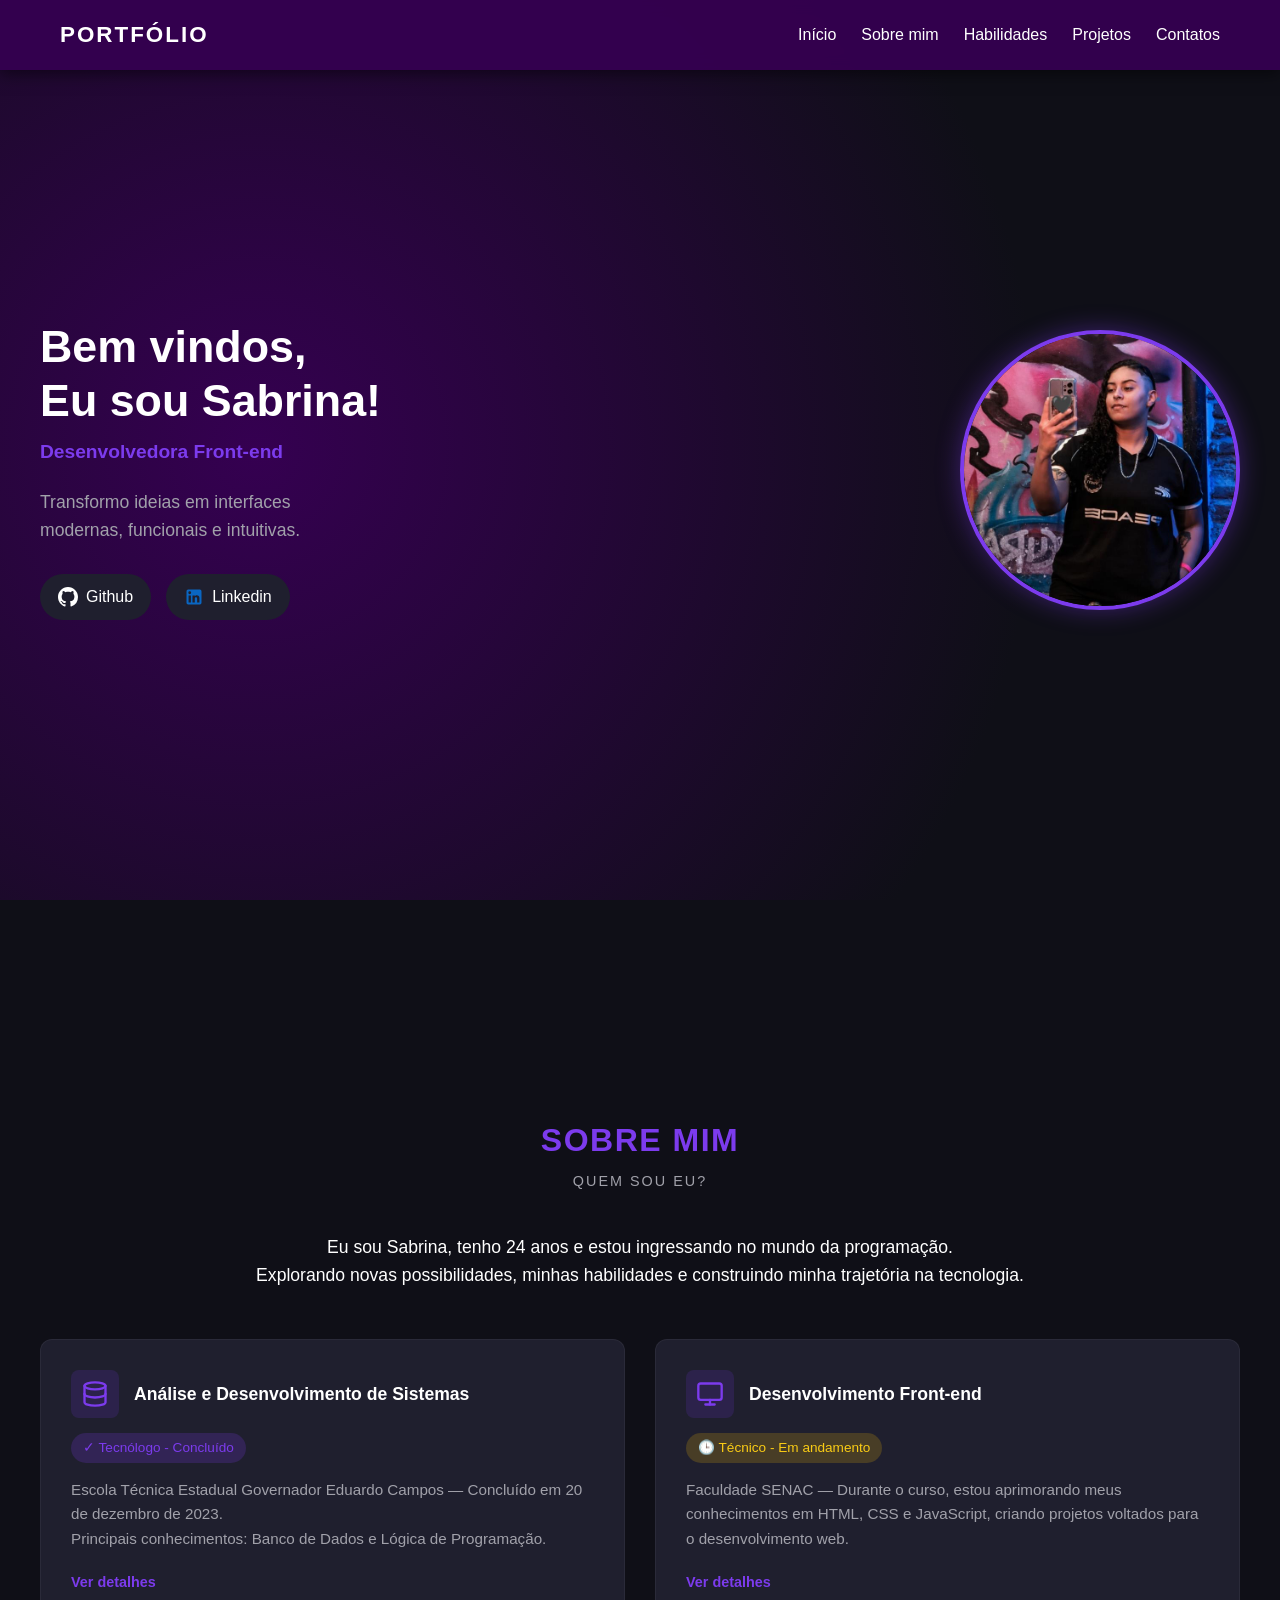
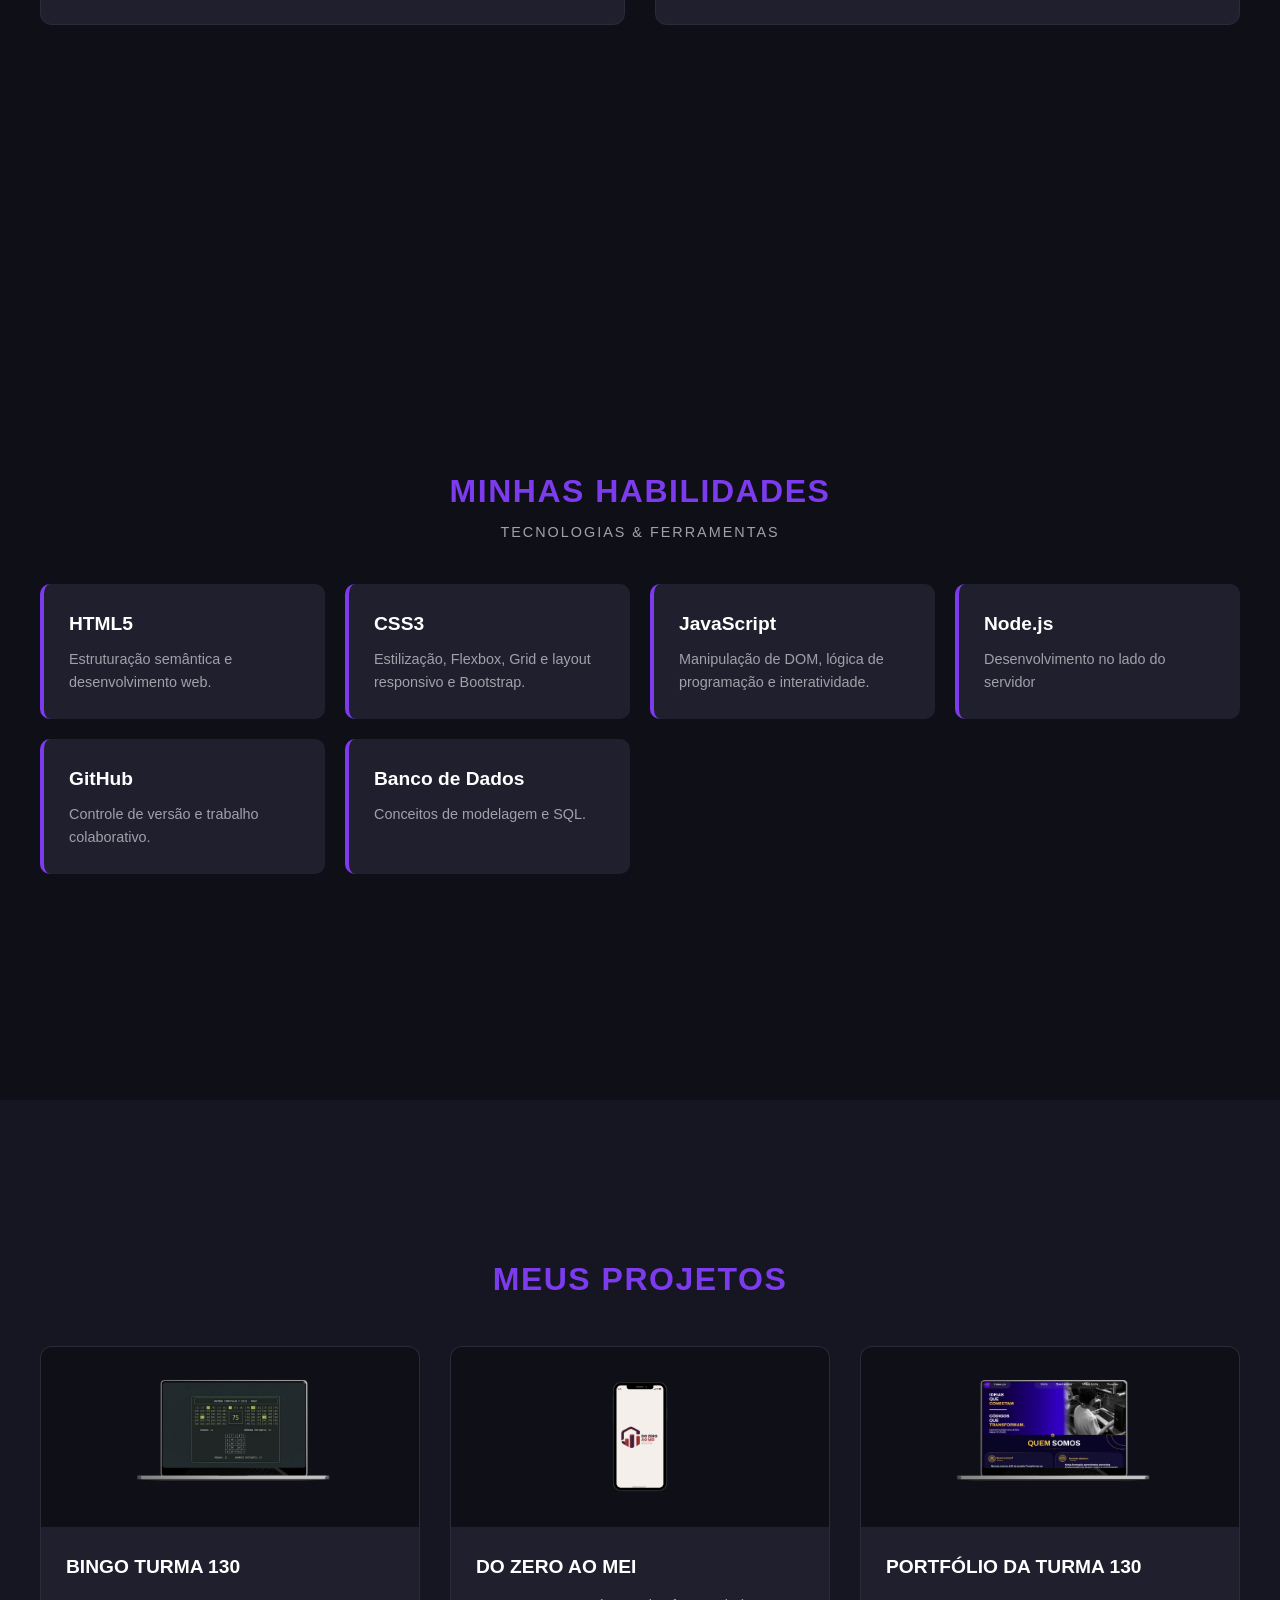
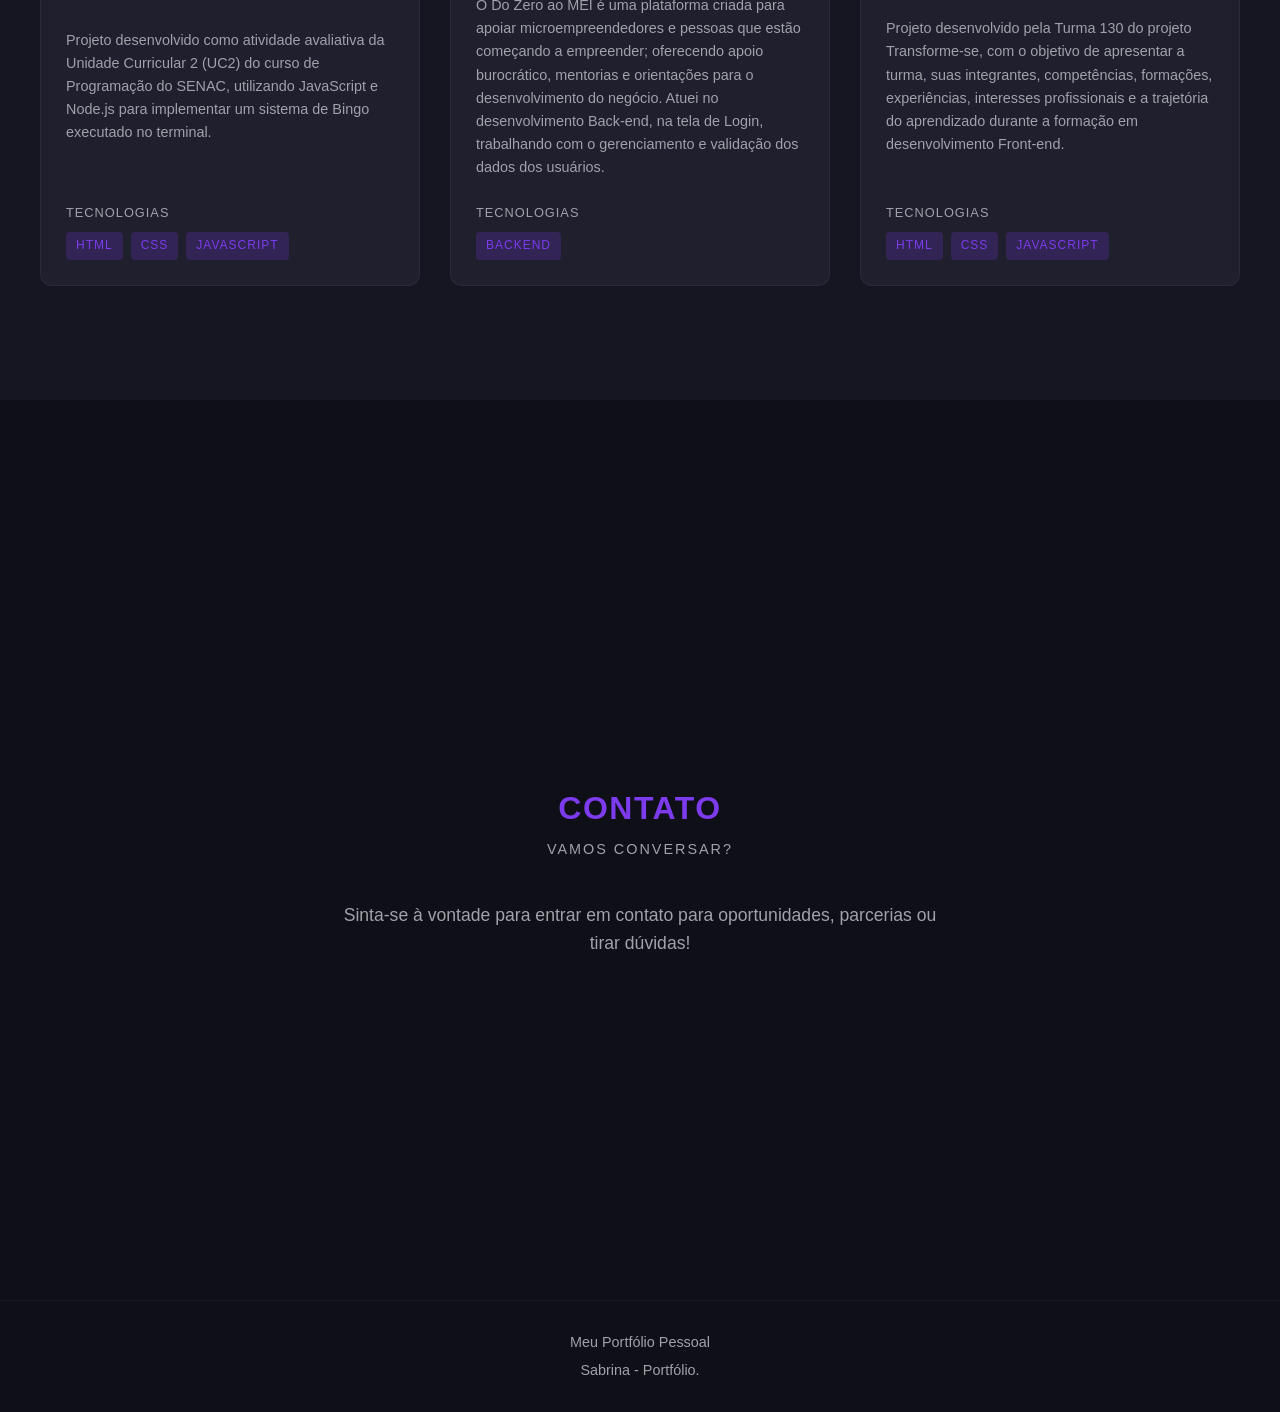
==== commit a7067a33: "correçao de erros do html" ====
--- a/index.html
+++ b/index.html
@@ -42,18 +42,18 @@
           <nav class="social-links">
             <ul>
               <li>
-                <a href="https://github.com" target="_blank" rel="noopener noreferrer">
-                  <svg viewBox="0 0 24 24" fill="currentColor" aria-hidden="true">
-                    <path d="M12 0C5.37 0 0 5.37 0 12c0 5.31 3.435 9.795 8.205 11.385.6.105.825-.255.825-.57 0-.285-.015-1.23-.015-2.235-3.015.555-3.795-.735-4.035-1.41-.135-.345-.72-1.41-1.23-1.695-.42-.225-1.02-.78-.015-.795.945-.015 1.62.87 1.845 1.23 1.08 1.815 2.805 1.305 3.495.99.105-.78.42-1.305.765-1.605-2.67-.3-5.46-1.335-5.46-5.925 0-1.305.465-2.385 1.23-3.225-.12-.3-.54-1.53.12-3.18 0 0 1.005-.315 3.3 1.23.96-.27 1.98-.405 3-.405s2.04.135 3 .405c2.295-1.56 3.3-1.23 3.3-1.23.66 1.65.24 2.88.12 3.18.765.84 1.23 1.905 1.23 3.225 0 4.605-2.805 5.625-5.475 5.925.435.375.81 1.095.81 2.22 0 1.605-.015 2.895-.015 3.3 0 .315.225.69.825.57A12.02 12.02 0 0024 12c0-6.63-5.37-12-12-12z"/>
-                  </svg>
+              <a href="https://github.com" target="_blank" rel="noopener noreferrer">
+              <svg viewBox="0 0 24 24" fill="currentColor" aria-hidden="true">
+              <path d="M12 0C5.37 0 0 5.37 0 12c0 5.31 3.435 9.795 8.205 11.385.6.105.825-.255.825-.57 0-.285-.015-1.23-.015-2.235-3.015.555-3.795-.735-4.035-1.41-.135-.345-.72-1.41-1.23-1.695-.42-.225-1.02-.78-.015-.795.945-.015 1.62.87 1.845 1.23 1.08 1.815 2.805 1.305 3.495.99.105-.78.42-1.305.765-1.605-2.67-.3-5.46-1.335-5.46-5.925 0-1.305.465-2.385 1.23-3.225-.12-.3-.54-1.53.12-3.18 0 0 1.005-.315 3.3 1.23.96-.27 1.98-.405 3-.405s2.04.135 3 .405c2.295-1.56 3.3-1.23 3.3-1.23.66 1.65.24 2.88.12 3.18.765.84 1.23 1.905 1.23 3.225 0 4.605-2.805 5.625-5.475 5.925.435.375.81 1.095.81 2.22 0 1.605-.015 2.895-.015 3.3 0 .315.225.69.825.57A12.02 12.02 0 0024 12c0-6.63-5.37-12-12-12z"/>
+              </svg>
                   <span>Github</span>
                 </a>
               </li>
               <li>
                 <a href="https://linkedin.com" target="_blank" rel="noopener noreferrer">
-                  <svg viewBox="0 0 24 24" fill="#0A66C2" aria-hidden="true">
-                    <path d="M19 3a2 2 0 0 1 2 2v14a2 2 0 0 1-2 2H5a2 2 0 0 1-2-2V5a2 2 0 0 1 2-2h14m-.5 15.5v-5.3a3.26 3.26 0 0 0-3.26-3.26c-.85 0-1.84.52-2.28 1.3v-1.11h-2.79v8.37h2.79v-4.93c0-.77.62-1.4 1.39-1.4a1.4 1.4 0 0 1 1.4 1.4v4.93h2.75M6.88 8.56a1.68 1.68 0 0 0 1.68-1.68c0-.93-.75-1.69-1.68-1.69a1.69 1.69 0 0 0-1.69 1.69c0 .93.76 1.68 1.69 1.68m1.39 9.94v-8.37H5.5v8.37h2.77z"/>
-                  </svg>
+              <svg viewBox="0 0 24 24" fill="#0A66C2" aria-hidden="true">
+              <path d="M19 3a2 2 0 0 1 2 2v14a2 2 0 0 1-2 2H5a2 2 0 0 1-2-2V5a2 2 0 0 1 2-2h14m-.5 15.5v-5.3a3.26 3.26 0 0 0-3.26-3.26c-.85 0-1.84.52-2.28 1.3v-1.11h-2.79v8.37h2.79v-4.93c0-.77.62-1.4 1.39-1.4a1.4 1.4 0 0 1 1.4 1.4v4.93h2.75M6.88 8.56a1.68 1.68 0 0 0 1.68-1.68c0-.93-.75-1.69-1.68-1.69a1.69 1.69 0 0 0-1.69 1.69c0 .93.76 1.68 1.69 1.68m1.39 9.94v-8.37H5.5v8.37h2.77z"/>
+              </svg>
                   <span>Linkedin</span>
                 </a>
               </li>
@@ -156,7 +156,7 @@
           <article class="cartao-habilidade">
             <h3>GitHub</h3>
             <p>Controle de versão e trabalho colaborativo.</p>
-          </article>
+         </article>
           <article class="cartao-habilidade">
             <h3>Banco de Dados</h3>
             <p>Conceitos de modelagem e SQL.</p>
@@ -214,6 +214,7 @@
           </article>
 
           <!-- Projeto 3 -->
+
           <article class="cartao-projeto">
             <div class="maquete-projeto">
               <img src="img/portifolio.png" alt="Mockup do projeto Portfólio da Turma 130">
@@ -233,10 +234,9 @@
               </div>
             </div>
           </article>
-        </div>
-      </div>
-    </section>
-
+      </div>
+      </div>
+    </section>
     <!-- Seção 5: Contatos -->
     <section id="contatos" class="secao-contatos">
       <div class="container-secao">
@@ -250,12 +250,10 @@
       </div>
     </section>
   </main>
-
-  <!-- Rodapé -->
   <footer class="rodape-sobre">
     <p>Meu Portfólio Pessoal</p>
     <p>Sabrina - Portfólio.</p>
-  </footer>
-
+</footer>
+<script src="script.js"></script>
 </body>
 </html>
--- a/style.css
+++ b/style.css
@@ -1,5 +1,5 @@
 /* ==========================================================================
-   1. CONFIGURAÇÕES GERAIS E VARIÁVEIS
+   1. CONFIGURAÇÕES GERAIS E PALETA DE CORES
    ========================================================================== */
 * {
   margin: 0;
@@ -8,10 +8,21 @@
 }
 
 :root {
-  --RoxoClaro: #7C3AED;
+  /* Sua Paleta de Cores */
+  --RoxoClaro: hwb(262 23% 7%);
   --Preto: #0F0F17;
   --RoxoEscuro: #350051;
   --Branco: #FFFFFF;
+
+  /* Mapeamento das Variáveis do Layout para a sua Paleta */
+  --bg-primary: var(--Preto);
+  --bg-secondary: #161622; /* Tom ligeiramente mais claro do Preto */
+  --bg-card: #1f1f2e;
+  --accent-color: var(--RoxoClaro);
+  --text-main: var(--Branco);
+  --text-muted: #a1a1aa;
+  --font-family: 'Segoe UI', Tahoma, Geneva, Verdana, sans-serif;
+  --max-width: 1200px;
 }
 
 html {
@@ -23,6 +34,21 @@
   background-color: var(--bg-primary);
   color: var(--text-main);
   line-height: 1.6;
+}
+
+/* ==========================================================================
+   2. REGRA PARA AS SEÇÕES OCUPAREM A TELA TODA (100vh)
+   ========================================================================== */
+.secao-hero,
+.secao-sobre,
+.secao-habilidades,
+.secao-projetos,
+.secao-contatos {
+  min-height: 100vh;             /* Ocupa 100% da altura da tela */
+  display: flex;
+  align-items: center;           /* Centraliza verticalmente */
+  justify-content: center;       /* Centraliza horizontalmente */
+  padding: 100px 20px 60px 20px; /* Evita que o topo fique coberto pela navbar */
 }
 
 /* Containers para alinhar tudo no centro no Desktop */
@@ -31,12 +57,7 @@
 .container-hero {
   max-width: var(--max-width);
   margin: 0 auto;
-  padding: 0 20px;
   width: 100%;
-}
-
-main {
-  padding-top: 80px; /* Compensação da Navbar fixa */
 }
 
 a {
@@ -68,7 +89,7 @@
 }
 
 /* ==========================================================================
-   2. CABEÇALHO / NAVBAR FIXA
+   3. CABEÇALHO / NAVBAR FIXA
    ========================================================================== */
 .cabecalho {
   position: fixed;
@@ -76,9 +97,9 @@
   left: 0;
   width: 100%;
   z-index: 1000;
-  background-color: rgba(53, 0, 81, 0.95);
+  background-color: rgba(53, 0, 81, 0.95); /* Usando seu RoxoEscuro com transparência */
   backdrop-filter: blur(8px);
-  box-shadow: 0 4px 15px rgba(0, 0, 0, 0.4);
+  box-shadow: 0 4px 15px rgba(0, 0, 0, 0.5);
 }
 
 .container-header {
@@ -86,12 +107,13 @@
   justify-content: space-between;
   align-items: center;
   height: 70px;
+  padding: 0 20px;
 }
 
 .logo {
   font-size: 1.4rem;
   font-weight: 800;
-  color: #ffffff;
+  color: var(--Branco);
   letter-spacing: 2px;
 }
 
@@ -102,6 +124,7 @@
 
 .lista-nav a {
   font-weight: 500;
+  color: var(--Branco);
   transition: color 0.3s ease;
 }
 
@@ -110,11 +133,10 @@
 }
 
 /* ==========================================================================
-   3. SEÇÃO INÍCIO (HERO)
+   4. SEÇÃO INÍCIO (HERO)
    ========================================================================== */
 .secao-hero {
-  padding: 80px 0;
-  background: radial-gradient(circle at 20% 50%, #2e0047 0%, var(--bg-primary) 70%);
+  background: radial-gradient(circle at 20% 50%, var(--RoxoEscuro) 0%, var(--Preto) 70%);
 }
 
 .container-hero {
@@ -128,6 +150,7 @@
   font-size: 2.8rem;
   line-height: 1.2;
   margin-bottom: 10px;
+  color: var(--Branco);
 }
 
 .hero-conteudo .subtitulo {
@@ -154,16 +177,17 @@
   align-items: center;
   gap: 8px;
   background-color: var(--bg-card);
+  color: var(--Branco);
   padding: 10px 18px;
   border-radius: 25px;
-  border: 1px solid rgba(255, 255, 255, 0.1);
+  border: 1px solid hs(255, 255, 255, 0.1);
   transition: all 0.3s ease;
 }
 
 .social-links a:hover {
   transform: translateY(-3px);
   border-color: var(--accent-color);
-  background-color: #350051;
+  background-color: var(--RoxoEscuro);
 }
 
 .social-links svg {
@@ -184,15 +208,14 @@
   object-fit: cover;
   border-radius: 50%;
   border: 4px solid var(--accent-color);
-  box-shadow: 0 0 25px rgba(45, 212, 191, 0.3);
-}
-
-/* ==========================================================================
-   4. SEÇÃO SOBRE MIM
+  box-shadow: 0 0 25px rgba(124, 58, 237, 0.4);
+}
+
+/* ==========================================================================
+   5. SEÇÃO SOBRE MIM
    ========================================================================== */
 .secao-sobre {
-  padding: 80px 0;
-  background-color: var(--bg-secondary);
+  background-color: var(--preto);
 }
 
 .bio-sobre {
@@ -222,7 +245,7 @@
 
 .cartao:hover {
   transform: translateY(-5px);
-  box-shadow: 0 10px 20px rgba(0, 0, 0, 0.4);
+  box-shadow: 0 10px 20px (0, 0, 0, 0.5);
 }
 
 .cabecalho-cartao {
@@ -233,7 +256,7 @@
 }
 
 .caixa-icone {
-  background: rgba(45, 212, 191, 0.1);
+  background: rgba(124, 58, 237, 0.15);
   padding: 10px;
   border-radius: 8px;
   display: flex;
@@ -241,8 +264,13 @@
   justify-content: center;
 }
 
+.caixa-icone svg {
+  stroke: var(--RoxoClaro);
+}
+
 .cartao h3 {
   font-size: 1.1rem;
+  color: var(--Branco);
 }
 
 .emblema-status {
@@ -255,7 +283,7 @@
 }
 
 .status-concluido {
-  background-color: rgba(45, 212, 191, 0.2);
+  background-color: rgba(124, 58, 237, 0.2);
   color: var(--accent-color);
 }
 
@@ -282,10 +310,10 @@
 }
 
 /* ==========================================================================
-   5. SEÇÃO HABILIDADES
+   6. SEÇÃO HABILIDADES
    ========================================================================== */
 .secao-habilidades {
-  padding: 80px 0;
+  background-color: var(--bg-primary);
 }
 
 .grade-habilidades {
@@ -309,6 +337,7 @@
 .cartao-habilidade h3 {
   margin-bottom: 8px;
   font-size: 1.2rem;
+  color: var(--Branco);
 }
 
 .cartao-habilidade p {
@@ -317,10 +346,9 @@
 }
 
 /* ==========================================================================
-   6. SEÇÃO MEUS PROJETOS
+   7. SEÇÃO MEUS PROJETOS
    ========================================================================== */
 .secao-projetos {
-  padding: 80px 0;
   background-color: var(--bg-secondary);
 }
 
@@ -347,7 +375,7 @@
 .maquete-projeto {
   width: 100%;
   height: 180px;
-  background-color: #1a002b;
+  background-color: var(--Preto);
   overflow: hidden;
 }
 
@@ -373,7 +401,7 @@
 .conteudo-projeto h3 {
   font-size: 1.2rem;
   margin-bottom: 12px;
-  color: #ffffff;
+  color: var(--Branco);
 }
 
 .descricao-projeto {
@@ -397,7 +425,7 @@
 }
 
 .emblema-tecnologia {
-  background-color: rgba(45, 212, 191, 0.15);
+  background-color: rgba(124, 58, 237, 0.2);
   color: var(--accent-color) !important;
   font-size: 0.75rem !important;
   padding: 4px 10px;
@@ -405,10 +433,10 @@
 }
 
 /* ==========================================================================
-   7. SEÇÃO CONTATO & RODAPÉ
+   8. SEÇÃO CONTATO & RODAPÉ
    ========================================================================== */
 .secao-contatos {
-  padding: 80px 0;
+  background-color: var(--bg-primary);
   text-align: center;
 }
 
@@ -420,7 +448,7 @@
 }
 
 .rodape-sobre {
-  background-color: #ffffff;
+  background-color: var(--Preto);
   padding: 30px 20px;
   text-align: center;
   border-top: 1px solid rgba(255, 255, 255, 0.05);
@@ -433,7 +461,7 @@
 }
 
 /* ==========================================================================
-   8. RESPONSIVIDADE (DISPOSITIVOS MÓVEIS)
+   9. RESPONSIVIDADE (DISPOSITIVOS MÓVEIS)
    ========================================================================== */
 @media (max-width: 768px) {
   .container-header {
@@ -443,10 +471,6 @@
     gap: 10px;
   }
 
-  main {
-    padding-top: 110px;
-  }
-
   .lista-nav {
     gap: 15px;
     font-size: 0.9rem;
@@ -475,26 +499,7 @@
   .secao-habilidades,
   .secao-projetos,
   .secao-contatos {
-    padding: 50px 0;
-  }
-}
-/* Todas as seções  ocupam a altura total da tela e centralizam o conteúdo */
-.secao-hero,
-.secao-sobre,
-.secao-habilidades,
-.secao-projetos,
-.secao-contatos {
-  min-height: 100vh;      
-  display: flex;
-  align-items: center;   
-  justify-content: center;
-  padding: 100px 20px 60px 20px; 
-}
-
-/* Garante que o conteúdo interno de cada seção ocupe a largura correta */
-.container-secao,
-.container-hero {
-  max-width: var(--max-width);
-  width: 100%;
-  margin: 0 auto;
+    min-height: auto;
+    padding: 60px 20px;
+  }
 }
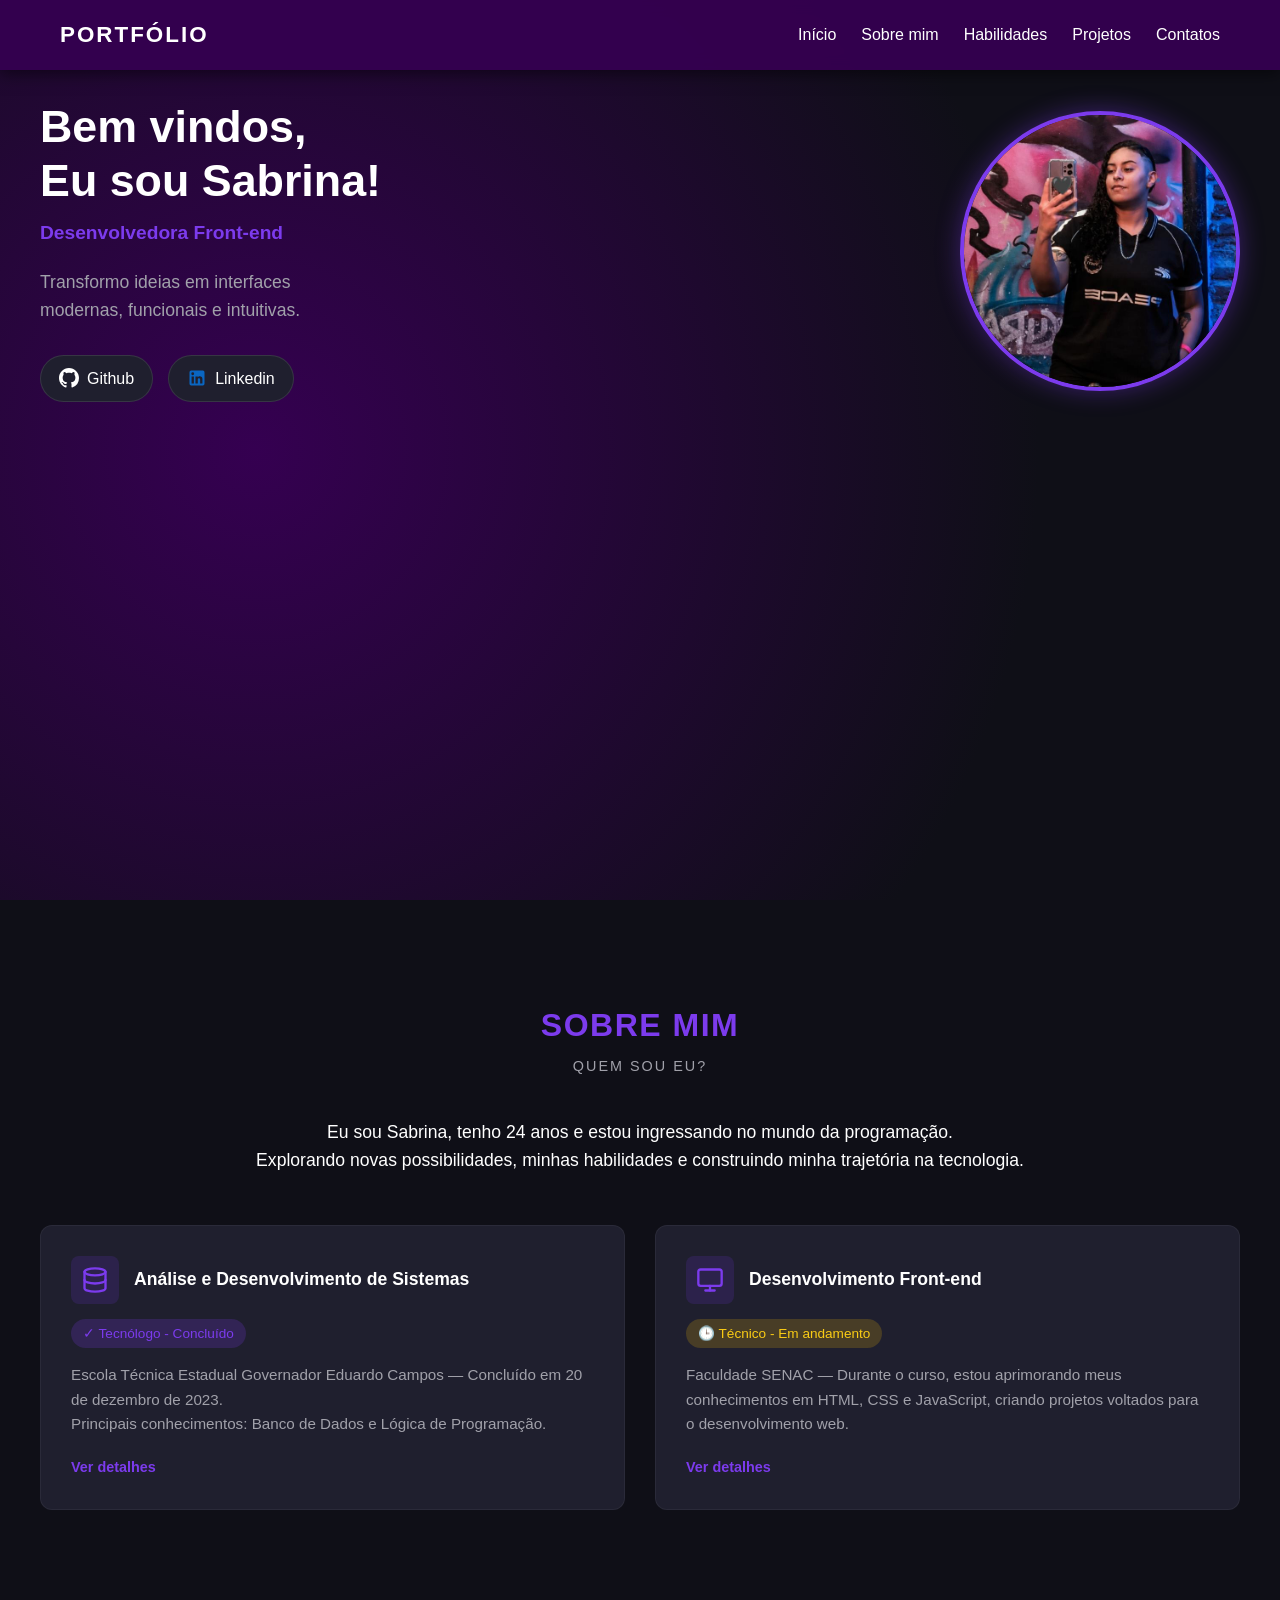
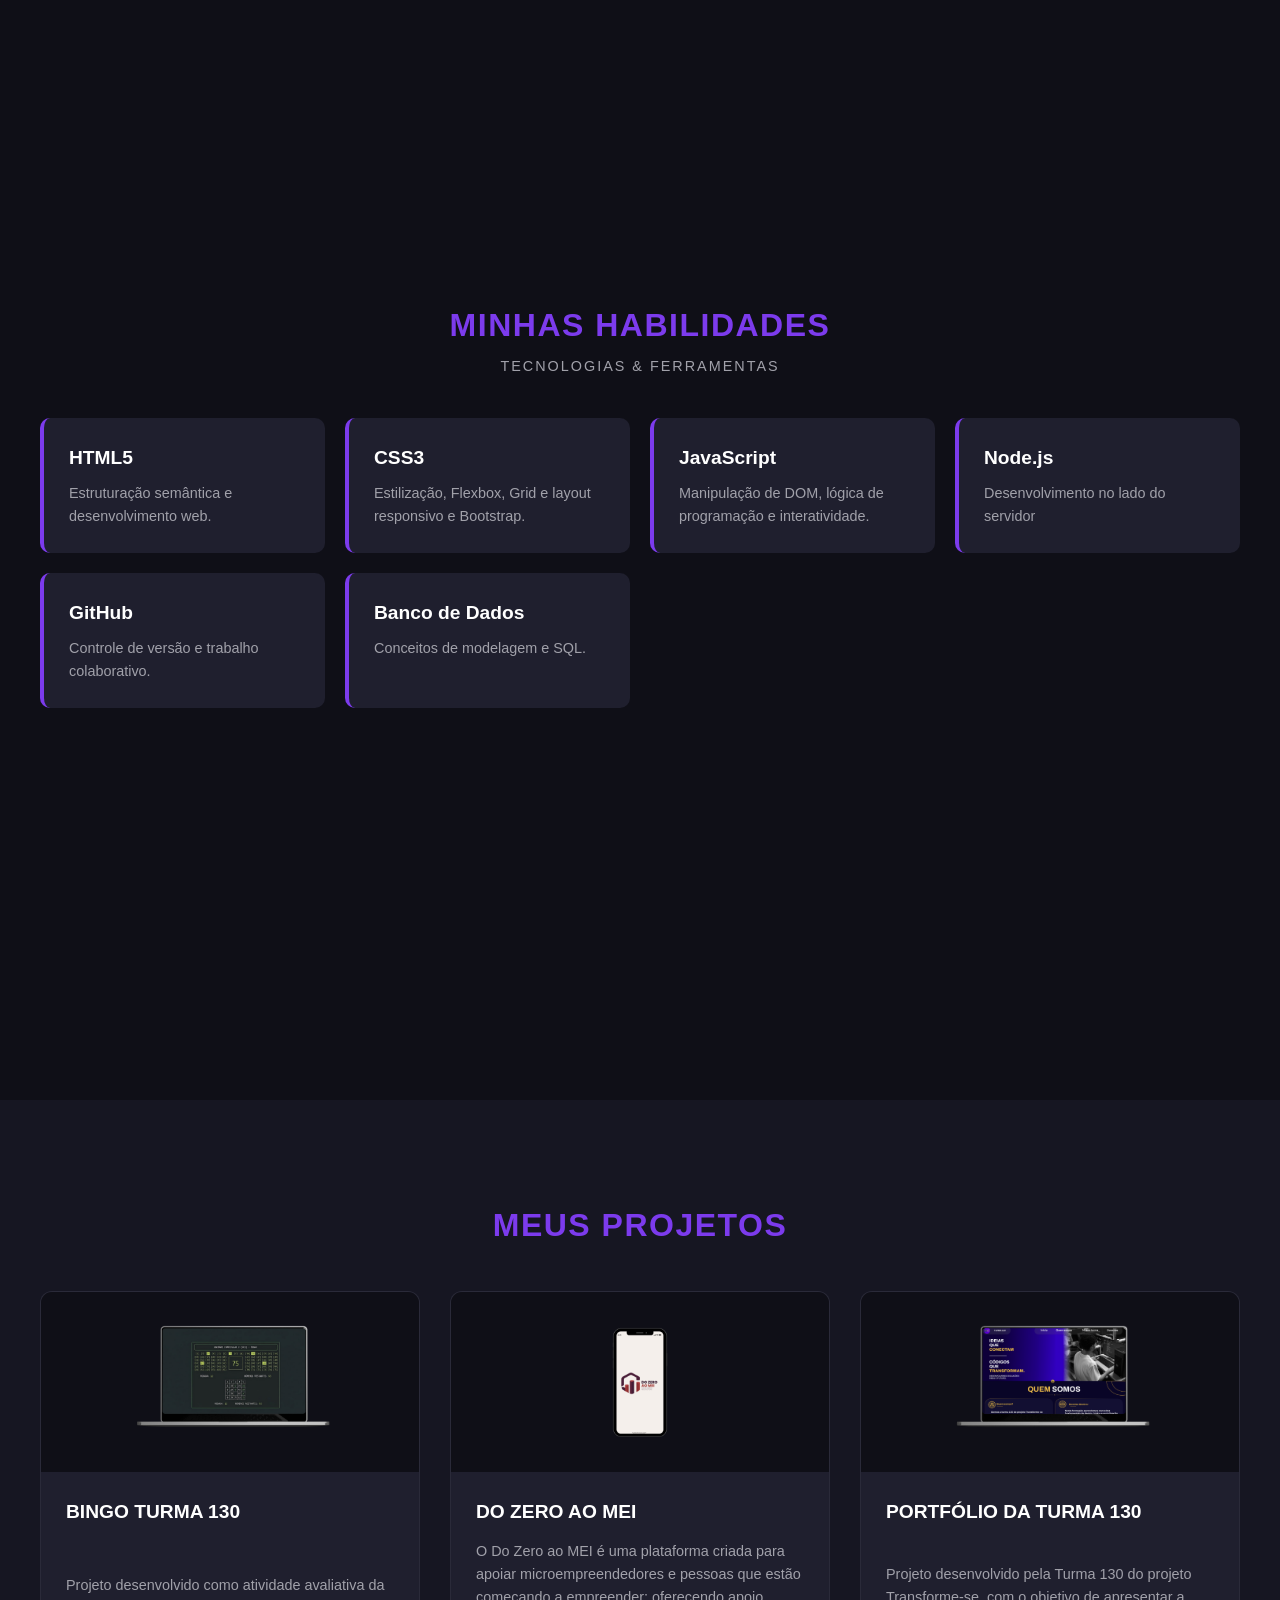
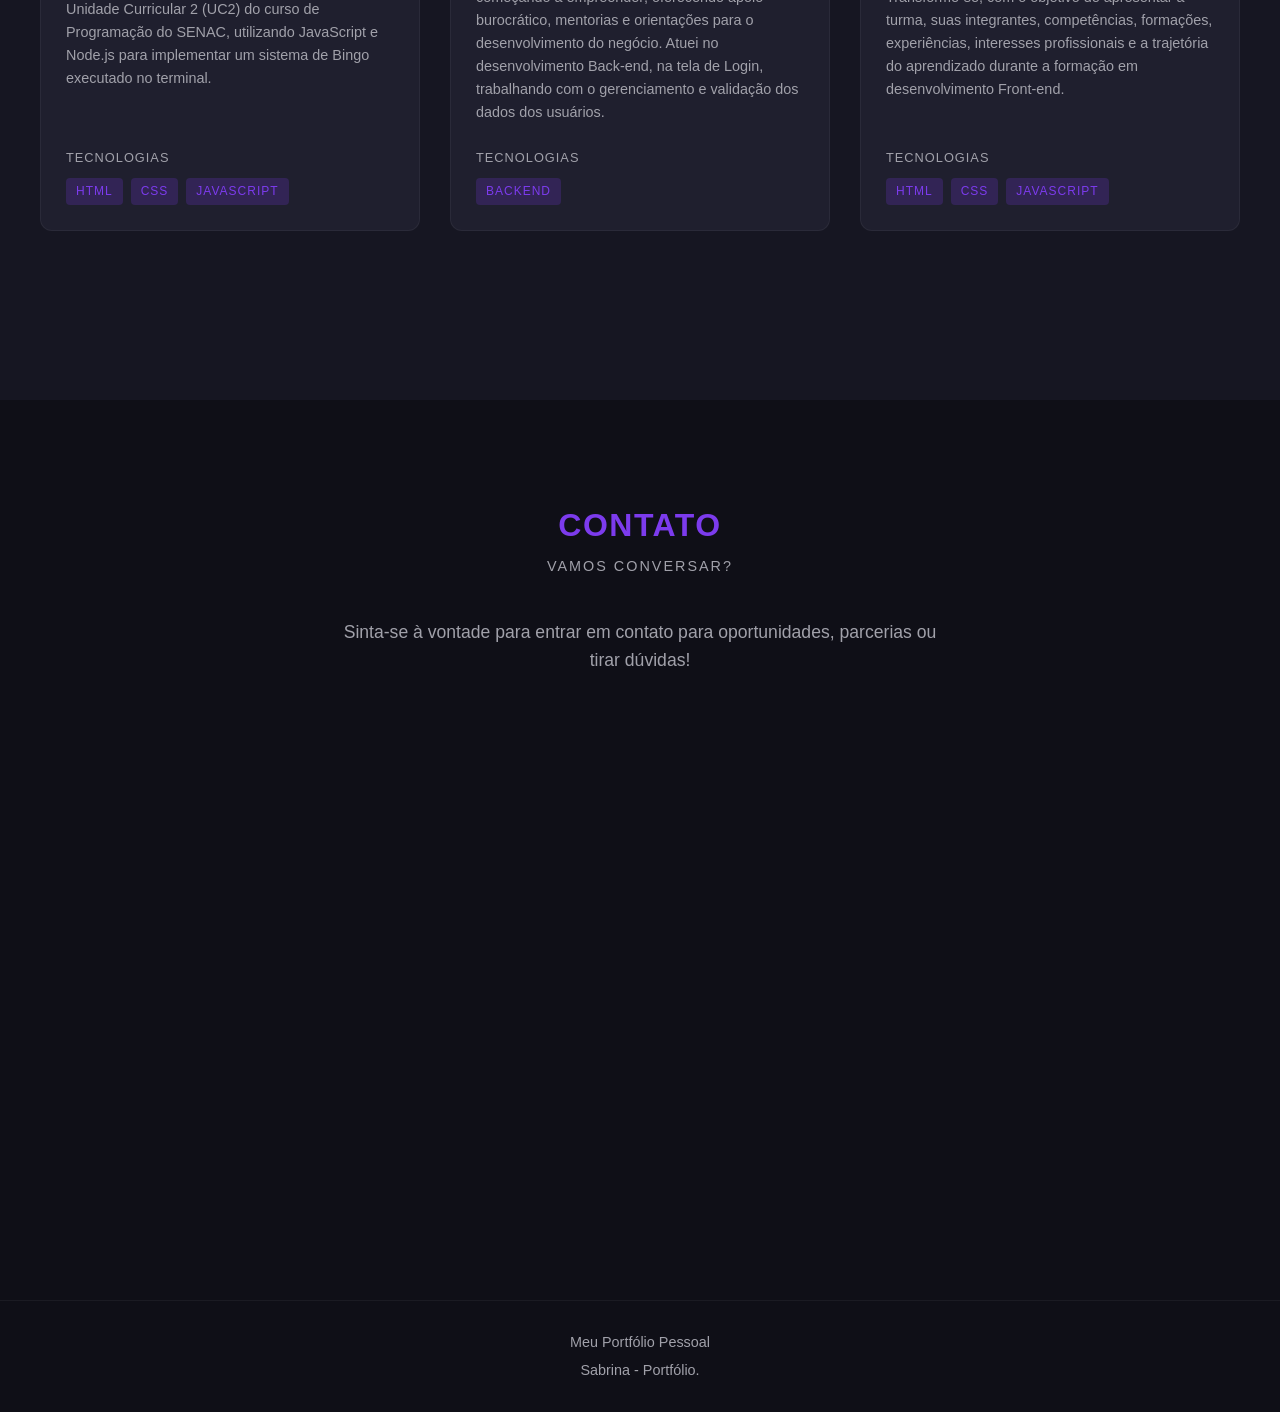
==== commit 7a46b3fc: "testando" ====
--- a/index.html
+++ b/index.html
@@ -237,7 +237,7 @@
       </div>
       </div>
     </section>
-    <!-- Seção 5: Contatos -->
+    <!-- Seção 5: Contatos --> 
     <section id="contatos" class="secao-contatos">
       <div class="container-secao">
         <header class="cabecalho-secao">
--- a/style.css
+++ b/style.css
@@ -1,6 +1,4 @@
-/* ==========================================================================
-   1. CONFIGURAÇÕES GERAIS E PALETA DE CORES
-   ========================================================================== */
+/* CONFIGURAÇÕES GERAIS E PALETA DE CORES */
 * {
   margin: 0;
   padding: 0;
@@ -36,22 +34,19 @@
   line-height: 1.6;
 }
 
-/* ==========================================================================
-   2. REGRA PARA AS SEÇÕES OCUPAREM A TELA TODA (100vh)
-   ========================================================================== */
+/*  SEÇÕES OCUPAREM A TELA TODA (100vh) */
 .secao-hero,
 .secao-sobre,
 .secao-habilidades,
 .secao-projetos,
 .secao-contatos {
-  min-height: 100vh;             /* Ocupa 100% da altura da tela */
-  display: flex;
-  align-items: center;           /* Centraliza verticalmente */
-  justify-content: center;       /* Centraliza horizontalmente */
-  padding: 100px 20px 60px 20px; /* Evita que o topo fique coberto pela navbar */
-}
-
-/* Containers para alinhar tudo no centro no Desktop */
+  min-height: 100vh;             
+  align-items: center;           
+  justify-content: center;       
+  padding: 100px 20px 60px 20px; 
+}
+
+/*alinhar tudo no centro no Desktop */
 .container-secao,
 .container-header,
 .container-hero {
@@ -88,16 +83,15 @@
   margin-top: 4px;
 }
 
-/* ==========================================================================
-   3. CABEÇALHO / NAVBAR FIXA
-   ========================================================================== */
+/* CABEÇALHO / NAVBAR  */
+
 .cabecalho {
   position: fixed;
   top: 0;
   left: 0;
   width: 100%;
   z-index: 1000;
-  background-color: rgba(53, 0, 81, 0.95); /* Usando seu RoxoEscuro com transparência */
+  background-color: rgba(53, 0, 81, 0.95); 
   backdrop-filter: blur(8px);
   box-shadow: 0 4px 15px rgba(0, 0, 0, 0.5);
 }
@@ -132,9 +126,7 @@
   color: var(--accent-color);
 }
 
-/* ==========================================================================
-   4. SEÇÃO INÍCIO (HERO)
-   ========================================================================== */
+/*  SEÇÃO INÍCIO (HERO) */
 .secao-hero {
   background: radial-gradient(circle at 20% 50%, var(--RoxoEscuro) 0%, var(--Preto) 70%);
 }
@@ -180,7 +172,7 @@
   color: var(--Branco);
   padding: 10px 18px;
   border-radius: 25px;
-  border: 1px solid hs(255, 255, 255, 0.1);
+  border: 1px solid rgba(255, 255, 255, 0.1);
   transition: all 0.3s ease;
 }
 
@@ -211,9 +203,7 @@
   box-shadow: 0 0 25px rgba(124, 58, 237, 0.4);
 }
 
-/* ==========================================================================
-   5. SEÇÃO SOBRE MIM
-   ========================================================================== */
+/* SEÇÃO SOBRE MIM */
 .secao-sobre {
   background-color: var(--preto);
 }
@@ -309,9 +299,7 @@
   opacity: 0.8;
 }
 
-/* ==========================================================================
-   6. SEÇÃO HABILIDADES
-   ========================================================================== */
+/* 6. SEÇÃO HABILIDADES*/
 .secao-habilidades {
   background-color: var(--bg-primary);
 }
@@ -345,9 +333,7 @@
   color: var(--text-muted);
 }
 
-/* ==========================================================================
-   7. SEÇÃO MEUS PROJETOS
-   ========================================================================== */
+/* SEÇÃO MEUS PROJETOS */
 .secao-projetos {
   background-color: var(--bg-secondary);
 }
@@ -432,9 +418,7 @@
   border-radius: 4px;
 }
 
-/* ==========================================================================
-   8. SEÇÃO CONTATO & RODAPÉ
-   ========================================================================== */
+/*SEÇÃO CONTATO & RODAPÉ*/
 .secao-contatos {
   background-color: var(--bg-primary);
   text-align: center;
@@ -460,9 +444,7 @@
   margin-top: 5px;
 }
 
-/* ==========================================================================
-   9. RESPONSIVIDADE (DISPOSITIVOS MÓVEIS)
-   ========================================================================== */
+/*RESPONSIVIDADE (DISPOSITIVOS MÓVEIS)*/
 @media (max-width: 768px) {
   .container-header {
     flex-direction: column;
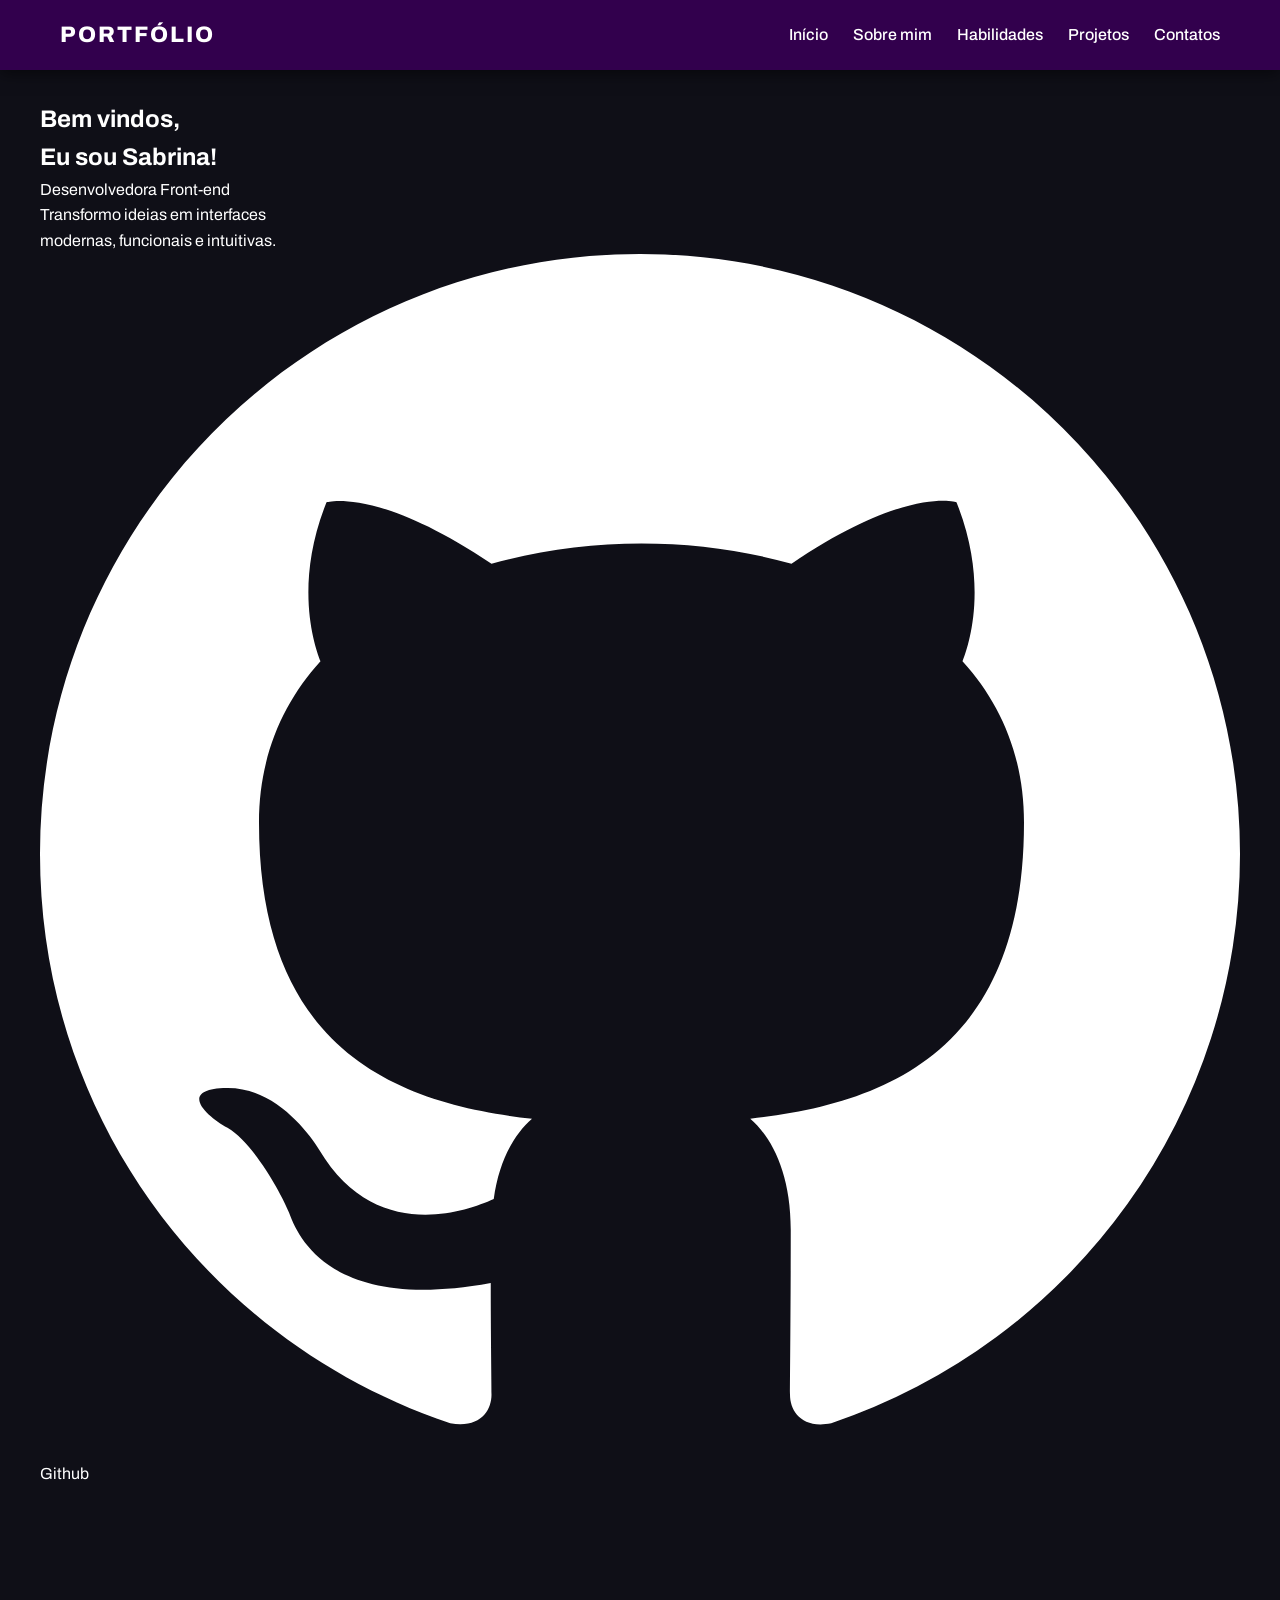
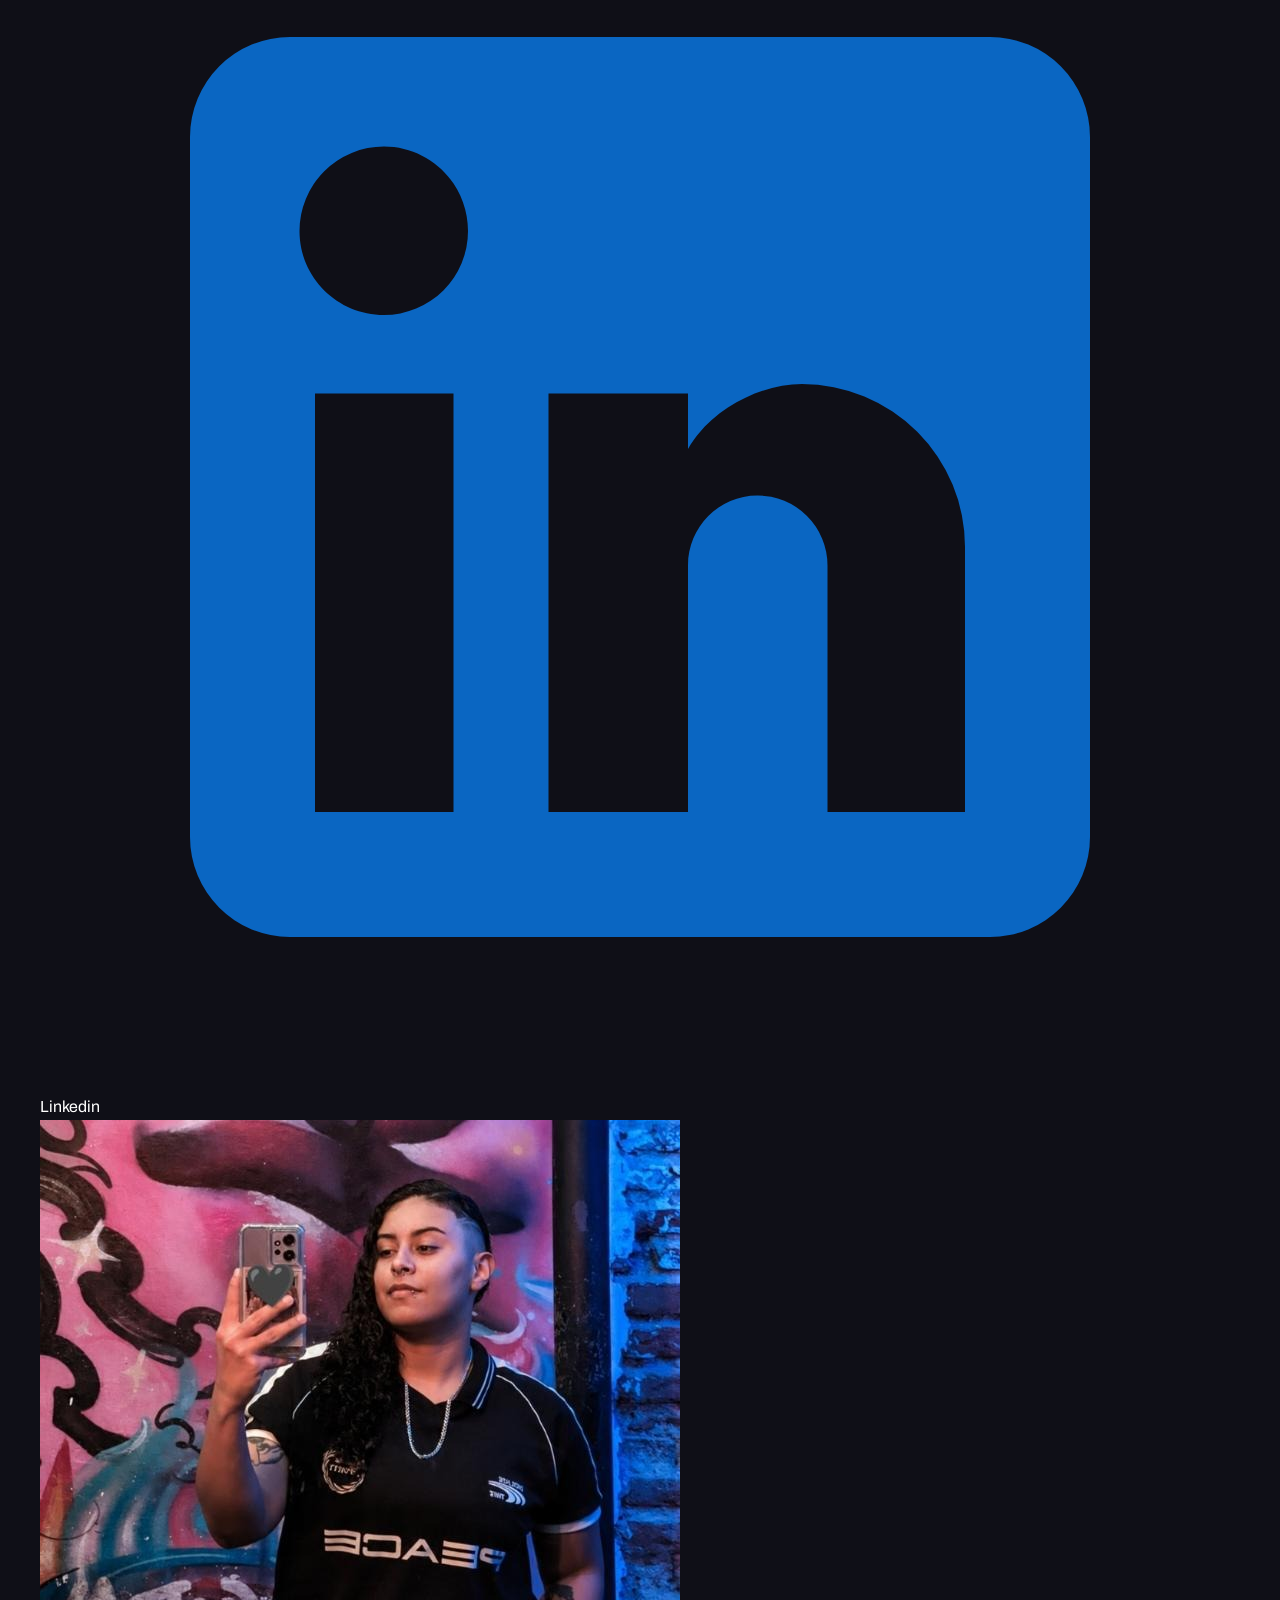
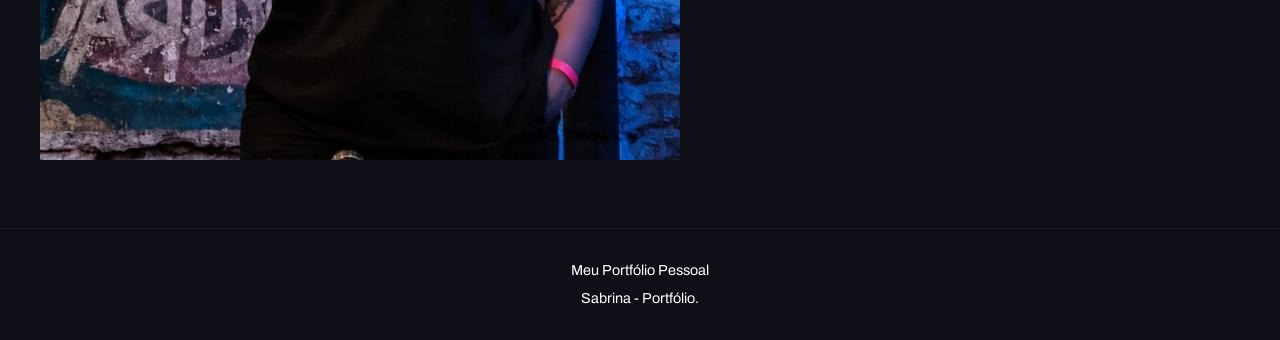
==== commit 57716f84: "coloquei index fora do src" ====
--- a/index.html
+++ b/index.html
@@ -3,8 +3,10 @@
 <head>
   <meta charset="UTF-8">
   <meta name="viewport" content="width=device-width, initial-scale=1.0">
-  <title>Portfólio | Sabrina</title>
-  <link rel="stylesheet" href="style.css">
+  <title>Início | Sabrina</title>
+  <link rel="stylesheet" href="../css/style.css">
+  <link rel="stylesheet" href="css/style.css">
+  
 </head>
 <body>
 
@@ -12,48 +14,47 @@
   <header class="cabecalho">
     <div class="container-header">
       <strong class="logo">PORTFÓLIO</strong>
-      <nav class="nav">
-        <ul class="lista-nav">
-          <li><a href="#inicio">Início</a></li>
-          <li><a href="#sobre">Sobre mim</a></li>
-          <li><a href="#habilidades">Habilidades</a></li>
-          <li><a href="#projetos">Projetos</a></li>
-          <li><a href="#contatos">Contatos</a></li>
-        </ul>
-      </nav>
+     <nav class="nav">
+  <ul class="lista-nav">
+    <li><a href="index.html">Início</a></li>
+    <li><a href="src/sobremim.html">Sobre mim</a></li>
+    <li><a href="src/habilidades.html">Habilidades</a></li>
+    <li><a href="src/projetos.html">Projetos</a></li>
+    <li><a href="src/contatos.html">Contatos</a></li>
+  </ul>
+</nav>
     </div>
   </header>
 
+  <!-- Conteúdo Principal -->
   <main>
-    <!-- Seção 1: Início / Hero -->
     <section id="inicio" class="secao-hero">
       <div class="container-hero">
         <div class="hero-conteudo">
-          <header>
+          <div class="hero-titulo">
             <h1>Bem vindos,<br>Eu sou Sabrina!</h1>
             <p class="subtitulo">Desenvolvedora Front-end</p>
-          </header>
+          </div>
 
           <p class="descricao">
             Transformo ideias em interfaces<br>modernas, funcionais e intuitivas.
           </p>
 
-          <!-- Redes Sociais github e linkedin -->
           <nav class="social-links">
             <ul>
               <li>
-              <a href="https://github.com" target="_blank" rel="noopener noreferrer">
-              <svg viewBox="0 0 24 24" fill="currentColor" aria-hidden="true">
-              <path d="M12 0C5.37 0 0 5.37 0 12c0 5.31 3.435 9.795 8.205 11.385.6.105.825-.255.825-.57 0-.285-.015-1.23-.015-2.235-3.015.555-3.795-.735-4.035-1.41-.135-.345-.72-1.41-1.23-1.695-.42-.225-1.02-.78-.015-.795.945-.015 1.62.87 1.845 1.23 1.08 1.815 2.805 1.305 3.495.99.105-.78.42-1.305.765-1.605-2.67-.3-5.46-1.335-5.46-5.925 0-1.305.465-2.385 1.23-3.225-.12-.3-.54-1.53.12-3.18 0 0 1.005-.315 3.3 1.23.96-.27 1.98-.405 3-.405s2.04.135 3 .405c2.295-1.56 3.3-1.23 3.3-1.23.66 1.65.24 2.88.12 3.18.765.84 1.23 1.905 1.23 3.225 0 4.605-2.805 5.625-5.475 5.925.435.375.81 1.095.81 2.22 0 1.605-.015 2.895-.015 3.3 0 .315.225.69.825.57A12.02 12.02 0 0024 12c0-6.63-5.37-12-12-12z"/>
-              </svg>
+                <a href="https://github.com" target="_blank" rel="noopener noreferrer">
+                  <svg viewBox="0 0 24 24" fill="currentColor" aria-hidden="true">
+                    <path d="M12 0C5.37 0 0 5.37 0 12c0 5.31 3.435 9.795 8.205 11.385.6.105.825-.255.825-.57 0-.285-.015-1.23-.015-2.235-3.015.555-3.795-.735-4.035-1.41-.135-.345-.72-1.41-1.23-1.695-.42-.225-1.02-.78-.015-.795.945-.015 1.62.87 1.845 1.23 1.08 1.815 2.805 1.305 3.495.99.105-.78.42-1.305.765-1.605-2.67-.3-5.46-1.335-5.46-5.925 0-1.305.465-2.385 1.23-3.225-.12-.3-.54-1.53.12-3.18 0 0 1.005-.315 3.3 1.23.96-.27 1.98-.405 3-.405s2.04.135 3 .405c2.295-1.56 3.3-1.23 3.3-1.23.66 1.65.24 2.88.12 3.18.765.84 1.23 1.905 1.23 3.225 0 4.605-2.805 5.625-5.475 5.925.435.375.81 1.095.81 2.22 0 1.605-.015 2.895-.015 3.3 0 .315.225.69.825.57A12.02 12.02 0 0024 12c0-6.63-5.37-12-12-12z"/>
+                  </svg>
                   <span>Github</span>
                 </a>
               </li>
               <li>
                 <a href="https://linkedin.com" target="_blank" rel="noopener noreferrer">
-              <svg viewBox="0 0 24 24" fill="#0A66C2" aria-hidden="true">
-              <path d="M19 3a2 2 0 0 1 2 2v14a2 2 0 0 1-2 2H5a2 2 0 0 1-2-2V5a2 2 0 0 1 2-2h14m-.5 15.5v-5.3a3.26 3.26 0 0 0-3.26-3.26c-.85 0-1.84.52-2.28 1.3v-1.11h-2.79v8.37h2.79v-4.93c0-.77.62-1.4 1.39-1.4a1.4 1.4 0 0 1 1.4 1.4v4.93h2.75M6.88 8.56a1.68 1.68 0 0 0 1.68-1.68c0-.93-.75-1.69-1.68-1.69a1.69 1.69 0 0 0-1.69 1.69c0 .93.76 1.68 1.69 1.68m1.39 9.94v-8.37H5.5v8.37h2.77z"/>
-              </svg>
+                  <svg viewBox="0 0 24 24" fill="#0A66C2" aria-hidden="true">
+                    <path d="M19 3a2 2 0 0 1 2 2v14a2 2 0 0 1-2 2H5a2 2 0 0 1-2-2V5a2 2 0 0 1 2-2h14m-.5 15.5v-5.3a3.26 3.26 0 0 0-3.26-3.26c-.85 0-1.84.52-2.28 1.3v-1.11h-2.79v8.37h2.79v-4.93c0-.77.62-1.4 1.39-1.4a1.4 1.4 0 0 1 1.4 1.4v4.93h2.75M6.88 8.56a1.68 1.68 0 0 0 1.68-1.68c0-.93-.75-1.69-1.68-1.69a1.69 1.69 0 0 0-1.69 1.69c0 .93.76 1.68 1.69 1.68m1.39 9.94v-8.37H5.5v8.37h2.77z"/>
+                  </svg>
                   <span>Linkedin</span>
                 </a>
               </li>
@@ -61,199 +62,18 @@
           </nav>
         </div>
 
-        <!-- Imagem de perfil destaque -->
         <figure class="imagem-destaque-container">
-          <img src="img/sabrina.jpg" alt="Foto de perfil, Sabrina" class="imagem-destaque">
+          <img src="../img/sabrina.jpg" alt="Minha foto sabrina" class="imagem-destaque">
         </figure>
       </div>
     </section>
+  </main>
 
-    <!-- Seção 2: Sobre Mim -->
-    <section id="sobre" class="secao-sobre">
-      <div class="container-secao">
-        <header class="cabecalho-secao">
-          <h2>SOBRE MIM</h2>
-          <p class="subtitulo-secao">QUEM SOU EU?</p>
-        </header>
-
-        <p class="bio-sobre">
-          Eu sou Sabrina, tenho 24 anos e estou ingressando no mundo da programação.<br>
-          Explorando novas possibilidades, minhas habilidades e construindo minha trajetória na tecnologia.
-        </p>
-
-        <div class="cards-grid">
-          <!-- Card 1 -->
-          <article class="cartao">
-            <header class="cabecalho-cartao">
-              <div class="caixa-icone icone-verde-agua">
-                <svg width="28" height="28" viewBox="0 0 24 24" fill="none" stroke="#2dd4bf" stroke-width="2" stroke-linecap="round" stroke-linejoin="round">
-                  <ellipse cx="12" cy="5" rx="9" ry="3"></ellipse>
-                  <path d="M21 12c0 1.66-4 3-9 3s-9-1.34-9-3"></path>
-                  <path d="M3 5v14c0 1.66 4 3 9 3s9-1.34 9-3V5"></path>
-                </svg>
-              </div>
-              <h3>Análise e Desenvolvimento de Sistemas</h3>
-            </header>
-            <div class="emblema-status status-concluido">
-              <span class="icone-status" aria-hidden="true">✓</span> Tecnólogo - Concluído
-            </div>
-            <p class="texto-cartao">
-              Escola Técnica Estadual Governador Eduardo Campos — Concluído em 20 de dezembro de 2023.<br>
-              Principais conhecimentos: Banco de Dados e Lógica de Programação.
-            </p>
-            <a href="#detalhes-ads" class="botao-detalhes">Ver detalhes</a>
-          </article>
-
-          <!-- Card 2 -->
-          <article class="cartao">
-            <header class="cabecalho-cartao">
-              <div class="caixa-icone icone-verde-agua">
-                <svg width="28" height="28" viewBox="0 0 24 24" fill="none" stroke="#2dd4bf" stroke-width="2" stroke-linecap="round" stroke-linejoin="round">
-                  <rect x="2" y="3" width="20" height="14" rx="2" ry="2"></rect>
-                  <line x1="8" y1="21" x2="16" y2="21"></line>
-                  <line x1="12" y1="17" x2="12" y2="21"></line>
-                </svg>
-              </div>
-              <h3>Desenvolvimento Front-end</h3>
-            </header>
-            <div class="emblema-status status-andamento">
-              <span class="icone-status" aria-hidden="true">🕒</span> Técnico - Em andamento
-            </div>
-            <p class="texto-cartao">
-              Faculdade SENAC — Durante o curso, estou aprimorando meus conhecimentos em HTML, CSS e JavaScript, criando projetos voltados para o desenvolvimento web.
-            </p>
-            <a href="#detalhes-frontend" class="botao-detalhes">Ver detalhes</a>
-          </article>
-        </div>
-      </div>
-    </section>
-
-    <!-- Seção 3: Habilidades -->
-    <section id="habilidades" class="secao-habilidades">
-      <div class="container-secao">
-        <header class="cabecalho-secao">
-          <h2>MINHAS HABILIDADES</h2>
-          <p class="subtitulo-secao">TECNOLOGIAS & FERRAMENTAS</p>
-        </header>
-
-        <div class="grade-habilidades">
-          <article class="cartao-habilidade">
-            <h3>HTML5</h3>
-            <p>Estruturação semântica e desenvolvimento web.</p>
-          </article>
-          <article class="cartao-habilidade">
-            <h3>CSS3</h3>
-            <p>Estilização, Flexbox, Grid e layout responsivo e Bootstrap.</p>
-          </article>
-          <article class="cartao-habilidade">
-            <h3>JavaScript</h3>
-            <p>Manipulação de DOM, lógica de programação e interatividade.</p>
-          </article>
-          <article class="cartao-habilidade">
-            <h3>Node.js</h3>
-            <p>Desenvolvimento no lado do servidor</p>
-          </article>
-          <article class="cartao-habilidade">
-            <h3>GitHub</h3>
-            <p>Controle de versão e trabalho colaborativo.</p>
-         </article>
-          <article class="cartao-habilidade">
-            <h3>Banco de Dados</h3>
-            <p>Conceitos de modelagem e SQL.</p>
-          </article>
-        </div>
-      </div>
-    </section>
-
-    <!-- Seção 4: Meus Projetos -->
-    <section id="projetos" class="secao-projetos" aria-label="Meus projetos">
-      <div class="container-secao">
-        <header class="cabecalho-secao">
-          <h2>MEUS PROJETOS</h2>
-        </header>
-
-        <div class="grade-projetos">
-          <!-- Projeto 1 -->
-          <article class="cartao-projeto">
-            <div class="maquete-projeto">
-              <img src="img/bingo.png" alt="Mockup do projeto Bingo Turma 130">
-            </div>
-            <div class="conteudo-projeto">
-              <h3>BINGO TURMA 130</h3>
-              <p class="descricao-projeto">
-                Projeto desenvolvido como atividade avaliativa da Unidade Curricular 2 (UC2) do curso de Programação do SENAC, utilizando JavaScript e Node.js para implementar um sistema de Bingo executado no terminal.
-              </p>
-              <div class="pilha-tecnologias">
-                <span>Tecnologias</span>
-                <div class="icones-tecnologias">
-                  <span class="emblema-tecnologia">HTML</span>
-                  <span class="emblema-tecnologia">CSS</span>
-                  <span class="emblema-tecnologia">JavaScript</span>
-                </div>
-              </div>
-            </div>
-          </article>
-
-          <!-- Projeto 2 -->
-          <article class="cartao-projeto">
-            <div class="maquete-projeto">
-              <img src="img/zero.png" alt="Mockup do projeto Do Zero ao MEI">
-            </div>
-            <div class="conteudo-projeto">
-              <h3>DO ZERO AO MEI</h3>
-              <p class="descricao-projeto">
-                O Do Zero ao MEI é uma plataforma criada para apoiar microempreendedores e pessoas que estão começando a empreender; oferecendo apoio burocrático, mentorias e orientações para o desenvolvimento do negócio. Atuei no desenvolvimento Back-end, na tela de Login, trabalhando com o gerenciamento e validação dos dados dos usuários.
-              </p>
-              <div class="pilha-tecnologias">
-                <span>Tecnologias</span>
-                <div class="icones-tecnologias">
-                  <span class="emblema-tecnologia">Backend</span>
-                </div>
-              </div>
-            </div>
-          </article>
-
-          <!-- Projeto 3 -->
-
-          <article class="cartao-projeto">
-            <div class="maquete-projeto">
-              <img src="img/portifolio.png" alt="Mockup do projeto Portfólio da Turma 130">
-            </div>
-            <div class="conteudo-projeto">
-              <h3>PORTFÓLIO DA TURMA 130</h3>
-              <p class="descricao-projeto">
-                Projeto desenvolvido pela Turma 130 do projeto Transforme-se, com o objetivo de apresentar a turma, suas integrantes, competências, formações, experiências, interesses profissionais e a trajetória do aprendizado durante a formação em desenvolvimento Front-end.
-              </p>
-              <div class="pilha-tecnologias">
-                <span>Tecnologias</span>
-                <div class="icones-tecnologias">
-                  <span class="emblema-tecnologia">HTML</span>
-                  <span class="emblema-tecnologia">CSS</span>
-                  <span class="emblema-tecnologia">JavaScript</span>
-                </div>
-              </div>
-            </div>
-          </article>
-      </div>
-      </div>
-    </section>
-    <!-- Seção 5: Contatos --> 
-    <section id="contatos" class="secao-contatos">
-      <div class="container-secao">
-        <header class="cabecalho-secao">
-          <h2>CONTATO</h2>
-          <p class="subtitulo-secao">VAMOS CONVERSAR?</p>
-        </header>
-        <p class="texto-contato">
-          Sinta-se à vontade para entrar em contato para oportunidades, parcerias ou tirar dúvidas!
-        </p>
-      </div>
-    </section>
-  </main>
   <footer class="rodape-sobre">
     <p>Meu Portfólio Pessoal</p>
     <p>Sabrina - Portfólio.</p>
-</footer>
-<script src="script.js"></script>
+  </footer>
+
+  <script src="script.js"></script>
 </body>
 </html>
--- a/css/style.css
+++ b/css/style.css
@@ -0,0 +1,176 @@
+@import url('https://fonts.googleapis.com/css2?family=Archivo:ital,wght@0,100..900;1,100..900&display=swap');
+@import url('sobremim.css');
+@import url('habilidades.css');
+@import url('projetos.css');
+@import url('contatos.css');
+
+
+/* IMPORTAÇÃO DE FONTES & VARIÁVEIS GLOBAIS*/
+
+@import url('https://fonts.googleapis.com/css2?family=Archivo:ital,wght@0,100..900;1,100..900&display=swap');
+
+* {
+  margin: 0;
+  padding: 0;
+  box-sizing: border-box;
+}
+
+:root {
+ 
+  --RoxoClaro: #7C3AED;
+  --Preto: #0F0F17;
+  --RoxoEscuro: #350051;
+  --Branco: #FFFFFF;
+
+  
+  --accent-color: var(--RoxoClaro);
+  --bg-primary: var(--Preto);
+  --bg-secondary: #161622;
+  --bg-card: #1f1f2e;
+  --text-main: var(--Branco);
+  --text-muted: #ffff ;
+
+  
+  --font-family: 'Archivo', sans-serif;
+  --max-width: 1200px;
+}
+
+html {
+  scroll-behavior: smooth;
+}
+
+body {
+  font-family: var(--font-family);
+  background-color: var(--bg-primary);
+  color: var(--text-main);
+  line-height: 1.6;
+}
+
+a {
+  text-decoration: none;
+  color: inherit;
+}
+
+ul {
+  list-style: none;
+}
+
+/* Configurações  da Seção */
+.secao-hero,
+.secao-sobre,
+.secao-habilidades,
+.secao-projetos,
+.secao-contatos {
+  min-height: 100vh;
+  display: flex;
+  flex-direction: column;
+  align-items: center;
+  justify-content: center;
+  padding: 100px 20px 60px 20px;
+}
+
+.container-secao,
+.container-header,
+.container-hero {
+  max-width: var(--max-width);
+  margin: 0 auto;
+  width: 100%;
+}
+
+.cabecalho-secao {
+  text-align: center;
+  margin-bottom: 40px;
+}
+
+.cabecalho-secao h2 {
+  font-size: 2rem;
+  color: var(--accent-color);
+  letter-spacing: 1.5px;
+}
+
+.subtitulo-secao {
+  font-size: 0.9rem;
+  color: var(--text-muted);
+  letter-spacing: 2px;
+  margin-top: 4px;
+}
+/* CABEÇALHO / NAVBAR*/
+.cabecalho {
+  position: fixed;
+  top: 0;
+  left: 0;
+  width: 100%;
+  z-index: 1000;
+  background-color: rgba(53, 0, 81, 0.95);
+  backdrop-filter: blur(8px);
+  box-shadow: 0 4px 15px rgba(0, 0, 0, 0.5);
+}
+
+.container-header {
+  display: flex;
+  justify-content: space-between;
+  align-items: center;
+  height: 70px;
+  padding: 0 20px;
+}
+
+.logo {
+  font-size: 1.4rem;
+  font-weight: 800;
+  color: var(--Branco);
+  letter-spacing: 2px;
+}
+
+.lista-nav {
+  display: flex;
+  gap: 25px;
+}
+
+.lista-nav a {
+  font-weight: 500;
+  color: var(--Branco);
+  transition: color 0.3s ease;
+}
+
+.lista-nav a:hover {
+  color: var(--accent-color);
+}
+
+/*RODAPÉ */
+
+.rodape-sobre {
+  background-color: var(--Preto);
+  padding: 30px 20px;
+  text-align: center;
+  border-top: 1px solid rgba(255, 255, 255, 0.05);
+  font-size: 0.9rem;
+  color: var(--text-muted);
+}
+
+.rodape-sobre p + p {
+  margin-top: 5px;
+}
+
+/*RESPONSIVIDADE (MOBILE)*/
+@media (max-width: 768px) {
+  .container-header {
+    flex-direction: column;
+    height: auto;
+    padding: 15px 0;
+    gap: 10px;
+  }
+
+  .lista-nav {
+    gap: 15px;
+    font-size: 0.9rem;
+  }
+
+  .secao-hero,
+  .secao-sobre,
+  .secao-habilidades,
+  .secao-projetos,
+  .secao-contatos {
+    min-height: auto;
+    padding: 60px 20px;
+  }
+}
--- a/css/style.css
+++ b/css/style.css
@@ -0,0 +1,176 @@
+@import url('https://fonts.googleapis.com/css2?family=Archivo:ital,wght@0,100..900;1,100..900&display=swap');
+@import url('sobremim.css');
+@import url('habilidades.css');
+@import url('projetos.css');
+@import url('contatos.css');
+
+
+/* IMPORTAÇÃO DE FONTES & VARIÁVEIS GLOBAIS*/
+
+@import url('https://fonts.googleapis.com/css2?family=Archivo:ital,wght@0,100..900;1,100..900&display=swap');
+
+* {
+  margin: 0;
+  padding: 0;
+  box-sizing: border-box;
+}
+
+:root {
+ 
+  --RoxoClaro: #7C3AED;
+  --Preto: #0F0F17;
+  --RoxoEscuro: #350051;
+  --Branco: #FFFFFF;
+
+  
+  --accent-color: var(--RoxoClaro);
+  --bg-primary: var(--Preto);
+  --bg-secondary: #161622;
+  --bg-card: #1f1f2e;
+  --text-main: var(--Branco);
+  --text-muted: #ffff ;
+
+  
+  --font-family: 'Archivo', sans-serif;
+  --max-width: 1200px;
+}
+
+html {
+  scroll-behavior: smooth;
+}
+
+body {
+  font-family: var(--font-family);
+  background-color: var(--bg-primary);
+  color: var(--text-main);
+  line-height: 1.6;
+}
+
+a {
+  text-decoration: none;
+  color: inherit;
+}
+
+ul {
+  list-style: none;
+}
+
+/* Configurações  da Seção */
+.secao-hero,
+.secao-sobre,
+.secao-habilidades,
+.secao-projetos,
+.secao-contatos {
+  min-height: 100vh;
+  display: flex;
+  flex-direction: column;
+  align-items: center;
+  justify-content: center;
+  padding: 100px 20px 60px 20px;
+}
+
+.container-secao,
+.container-header,
+.container-hero {
+  max-width: var(--max-width);
+  margin: 0 auto;
+  width: 100%;
+}
+
+.cabecalho-secao {
+  text-align: center;
+  margin-bottom: 40px;
+}
+
+.cabecalho-secao h2 {
+  font-size: 2rem;
+  color: var(--accent-color);
+  letter-spacing: 1.5px;
+}
+
+.subtitulo-secao {
+  font-size: 0.9rem;
+  color: var(--text-muted);
+  letter-spacing: 2px;
+  margin-top: 4px;
+}
+/* CABEÇALHO / NAVBAR*/
+.cabecalho {
+  position: fixed;
+  top: 0;
+  left: 0;
+  width: 100%;
+  z-index: 1000;
+  background-color: rgba(53, 0, 81, 0.95);
+  backdrop-filter: blur(8px);
+  box-shadow: 0 4px 15px rgba(0, 0, 0, 0.5);
+}
+
+.container-header {
+  display: flex;
+  justify-content: space-between;
+  align-items: center;
+  height: 70px;
+  padding: 0 20px;
+}
+
+.logo {
+  font-size: 1.4rem;
+  font-weight: 800;
+  color: var(--Branco);
+  letter-spacing: 2px;
+}
+
+.lista-nav {
+  display: flex;
+  gap: 25px;
+}
+
+.lista-nav a {
+  font-weight: 500;
+  color: var(--Branco);
+  transition: color 0.3s ease;
+}
+
+.lista-nav a:hover {
+  color: var(--accent-color);
+}
+
+/*RODAPÉ */
+
+.rodape-sobre {
+  background-color: var(--Preto);
+  padding: 30px 20px;
+  text-align: center;
+  border-top: 1px solid rgba(255, 255, 255, 0.05);
+  font-size: 0.9rem;
+  color: var(--text-muted);
+}
+
+.rodape-sobre p + p {
+  margin-top: 5px;
+}
+
+/*RESPONSIVIDADE (MOBILE)*/
+@media (max-width: 768px) {
+  .container-header {
+    flex-direction: column;
+    height: auto;
+    padding: 15px 0;
+    gap: 10px;
+  }
+
+  .lista-nav {
+    gap: 15px;
+    font-size: 0.9rem;
+  }
+
+  .secao-hero,
+  .secao-sobre,
+  .secao-habilidades,
+  .secao-projetos,
+  .secao-contatos {
+    min-height: auto;
+    padding: 60px 20px;
+  }
+}
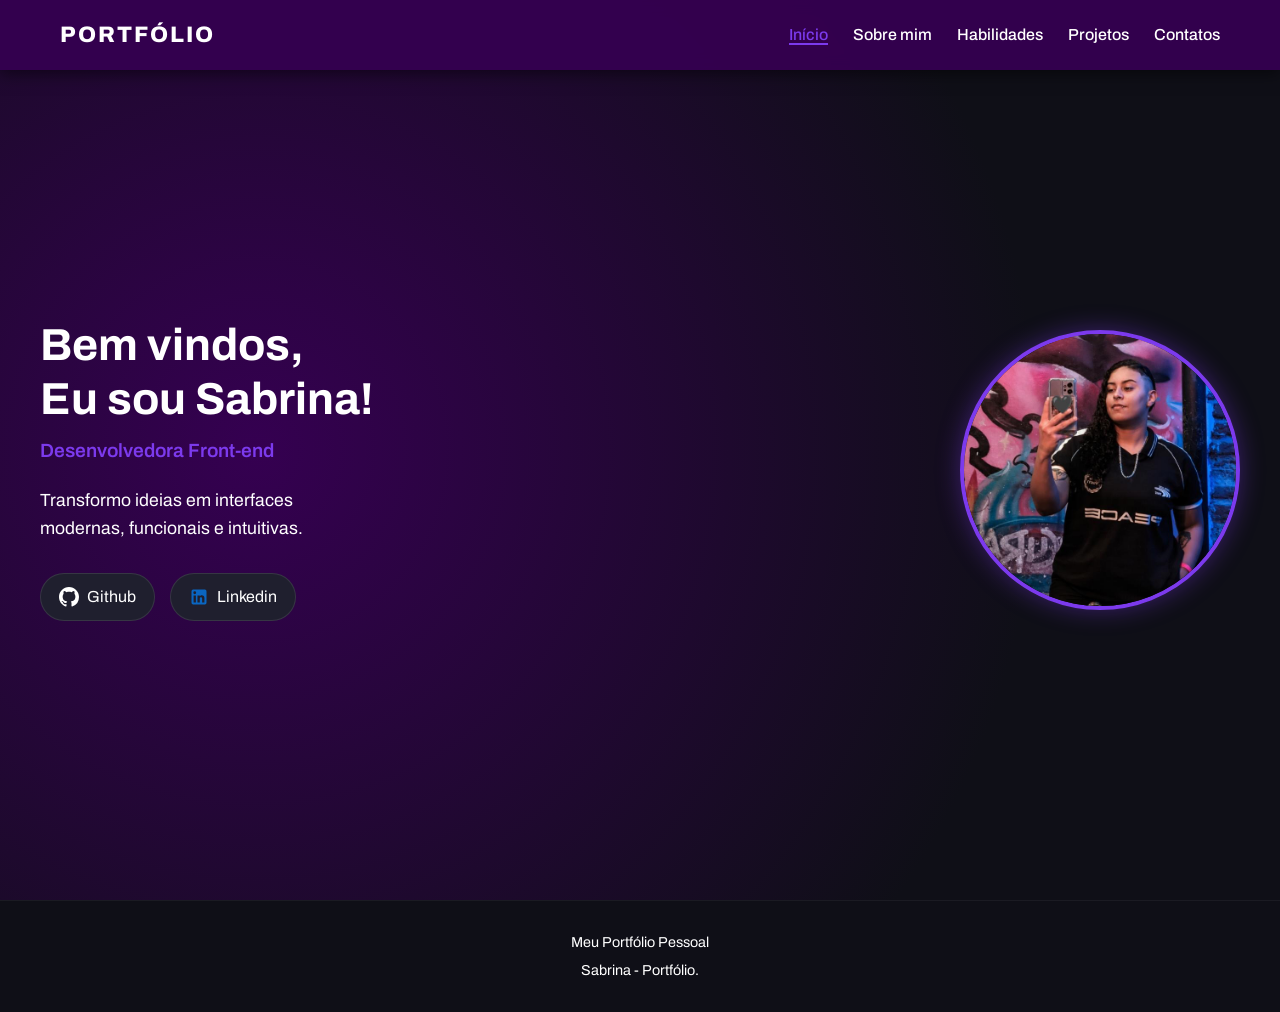
==== commit c2ebcce7: "corrigir o href script que esta errado" ====
--- a/index.html
+++ b/index.html
@@ -4,7 +4,7 @@
   <meta charset="UTF-8">
   <meta name="viewport" content="width=device-width, initial-scale=1.0">
   <title>Início | Sabrina</title>
-  <link rel="stylesheet" href="../css/style.css">
+  
   <link rel="stylesheet" href="css/style.css">
   
 </head>
@@ -63,7 +63,7 @@
         </div>
 
         <figure class="imagem-destaque-container">
-          <img src="../img/sabrina.jpg" alt="Minha foto sabrina" class="imagem-destaque">
+          <img src="img/sabrina.jpg" alt="Minha foto sabrina" class="imagem-destaque">
         </figure>
       </div>
     </section>
--- a/css/style.css
+++ b/css/style.css
@@ -173,4 +173,22 @@
     min-height: auto;
     padding: 60px 20px;
   }
+}
+
+/* Classes controladas pelo JS para animações de rolagem */
+.escondido {
+  opacity: 0;
+  transform: translateY(20px);
+  transition: opacity 0.6s ease-out, transform 0.6s ease-out;
+}
+
+.visivel {
+  opacity: 1;
+  transform: translateY(0);
+}
+
+/* Estilo para indicar qual página está aberta no menu */
+.lista-nav a.ativo {
+  color: var(--RoxoClaro);
+  border-bottom: 2px solid var(--RoxoClaro);
 }
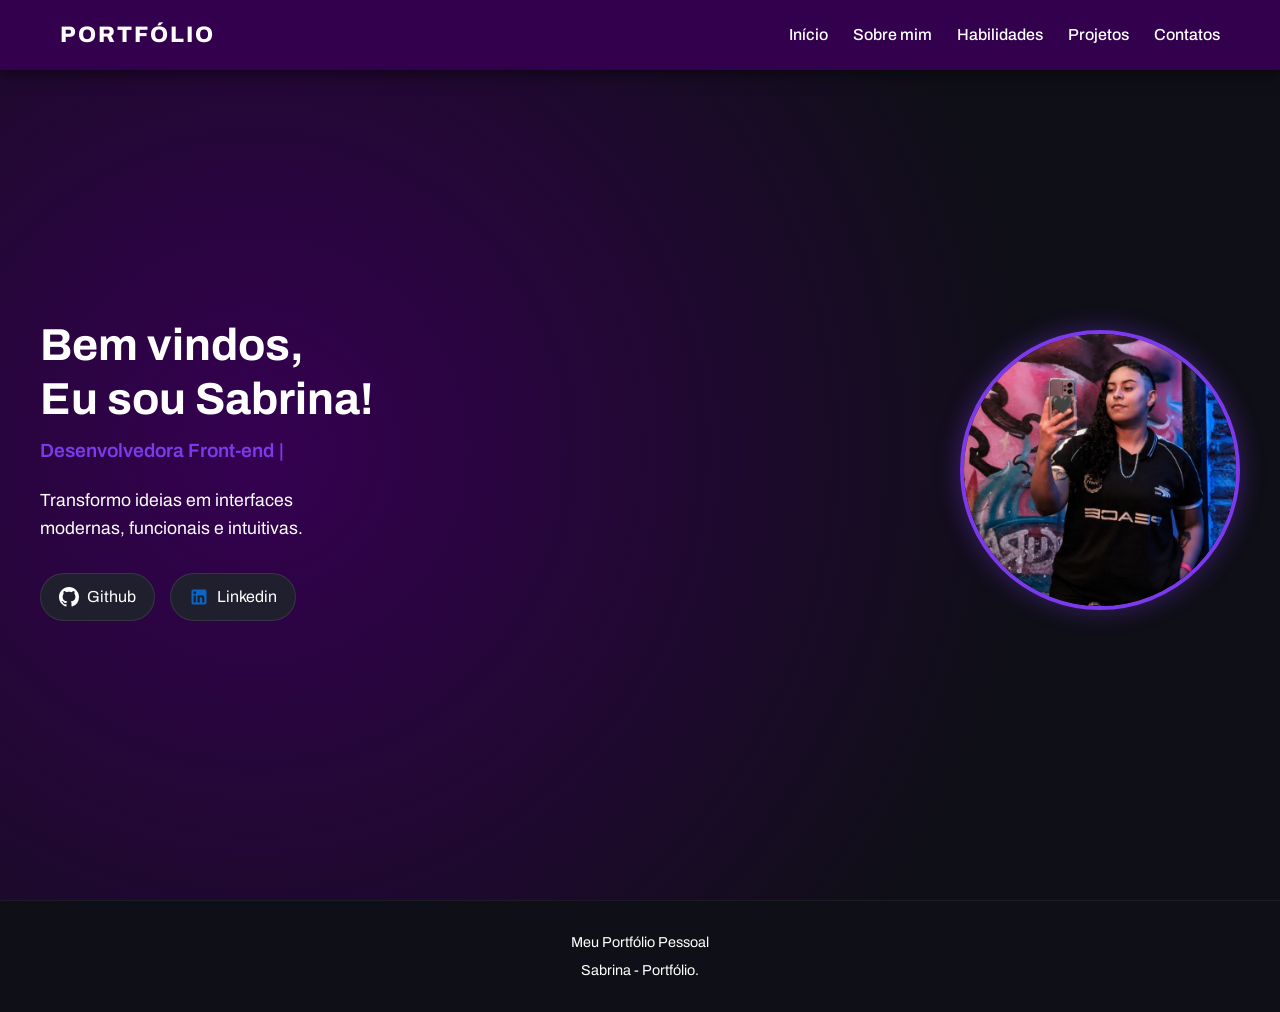
==== commit cea9506e: "correção de erros feitas, e foi adicionado o script.js na pagina de hero e contatos" ====
--- a/index.html
+++ b/index.html
@@ -4,7 +4,7 @@
   <meta charset="UTF-8">
   <meta name="viewport" content="width=device-width, initial-scale=1.0">
   <title>Início | Sabrina</title>
-  
+  <link rel="stylesheet" href="../css/style.css">
   <link rel="stylesheet" href="css/style.css">
   
 </head>
--- a/css/style.css
+++ b/css/style.css
@@ -191,4 +191,15 @@
 .lista-nav a.ativo {
   color: var(--RoxoClaro);
   border-bottom: 2px solid var(--RoxoClaro);
+}
+.subtitulo::after {
+  content: '|';
+  margin-left: 5px;
+  opacity: 1;
+  animation: piscaCursor 0.7s infinite;
+}
+
+@keyframes piscaCursor {
+  0%, 100% { opacity: 1; }
+  50% { opacity: 0; }
 }
--- a/css/style.css
+++ b/css/style.css
@@ -191,4 +191,15 @@
 .lista-nav a.ativo {
   color: var(--RoxoClaro);
   border-bottom: 2px solid var(--RoxoClaro);
+}
+.subtitulo::after {
+  content: '|';
+  margin-left: 5px;
+  opacity: 1;
+  animation: piscaCursor 0.7s infinite;
+}
+
+@keyframes piscaCursor {
+  0%, 100% { opacity: 1; }
+  50% { opacity: 0; }
 }
